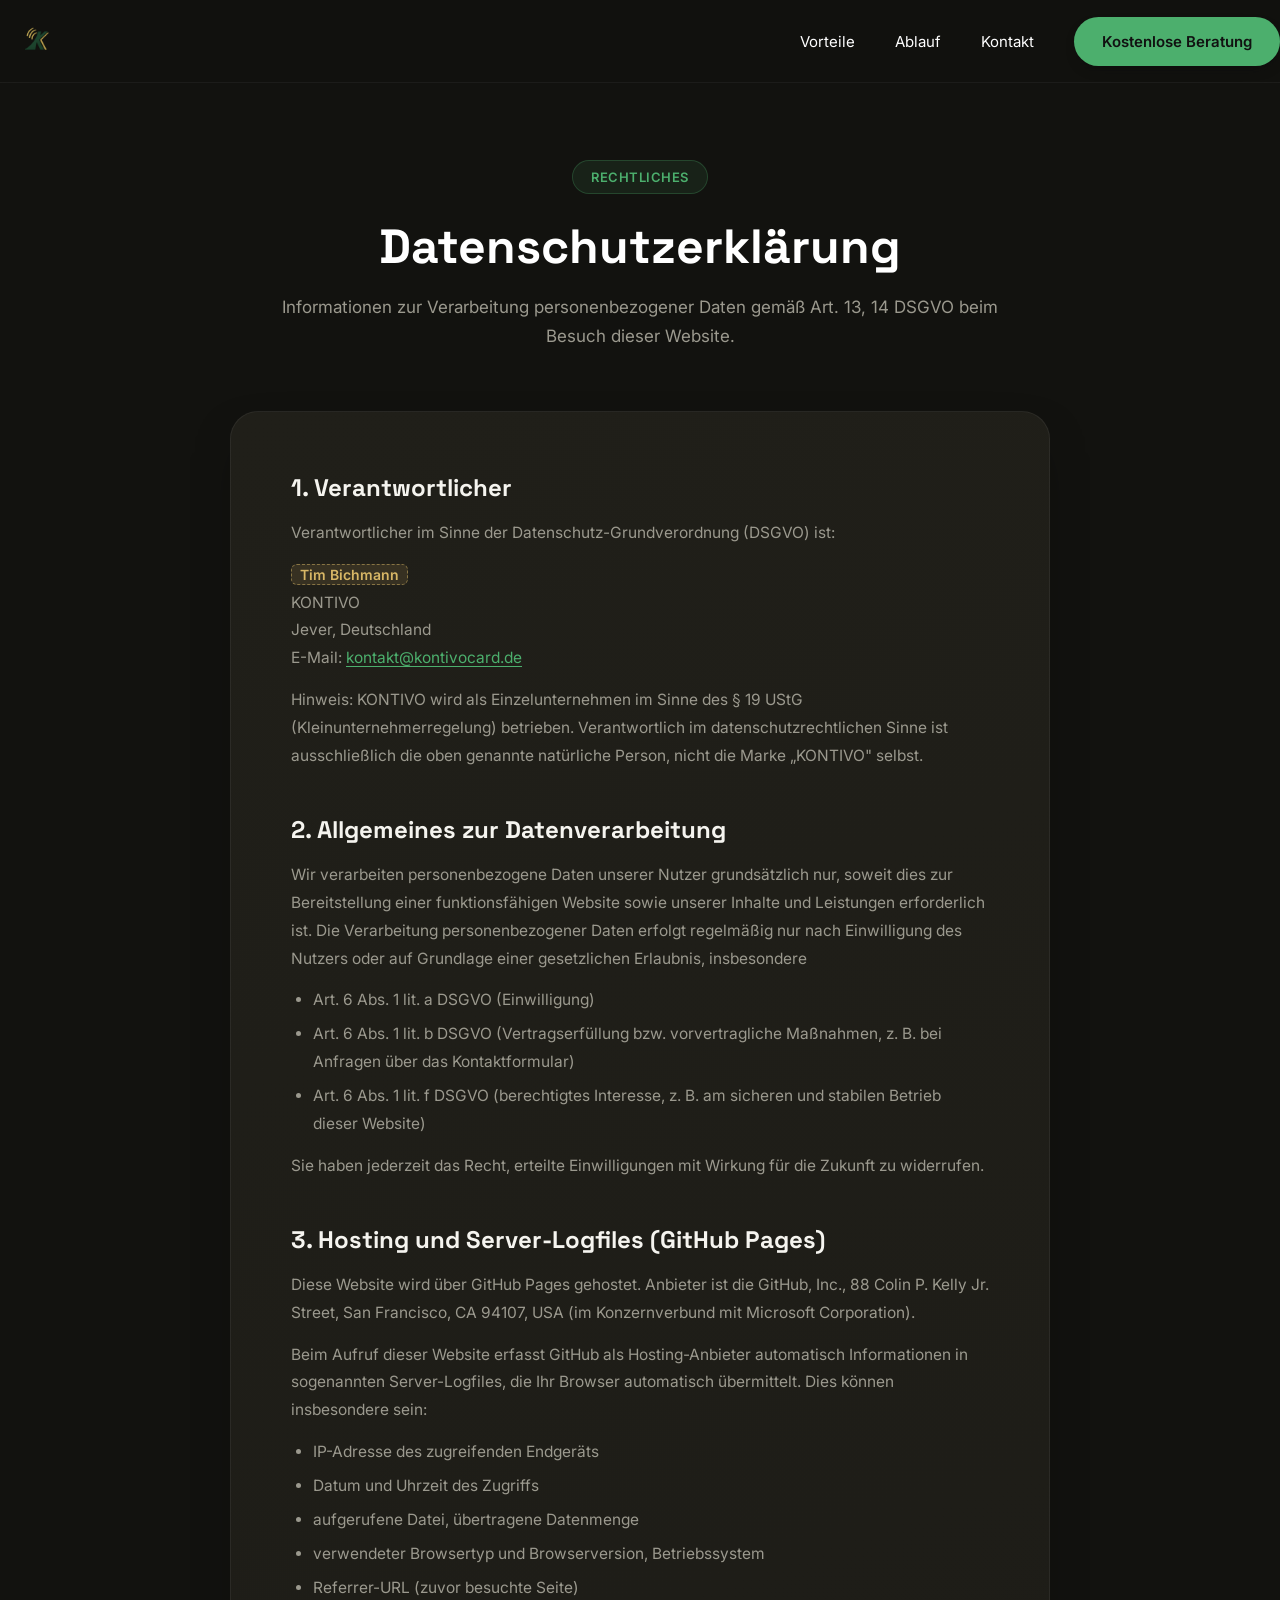
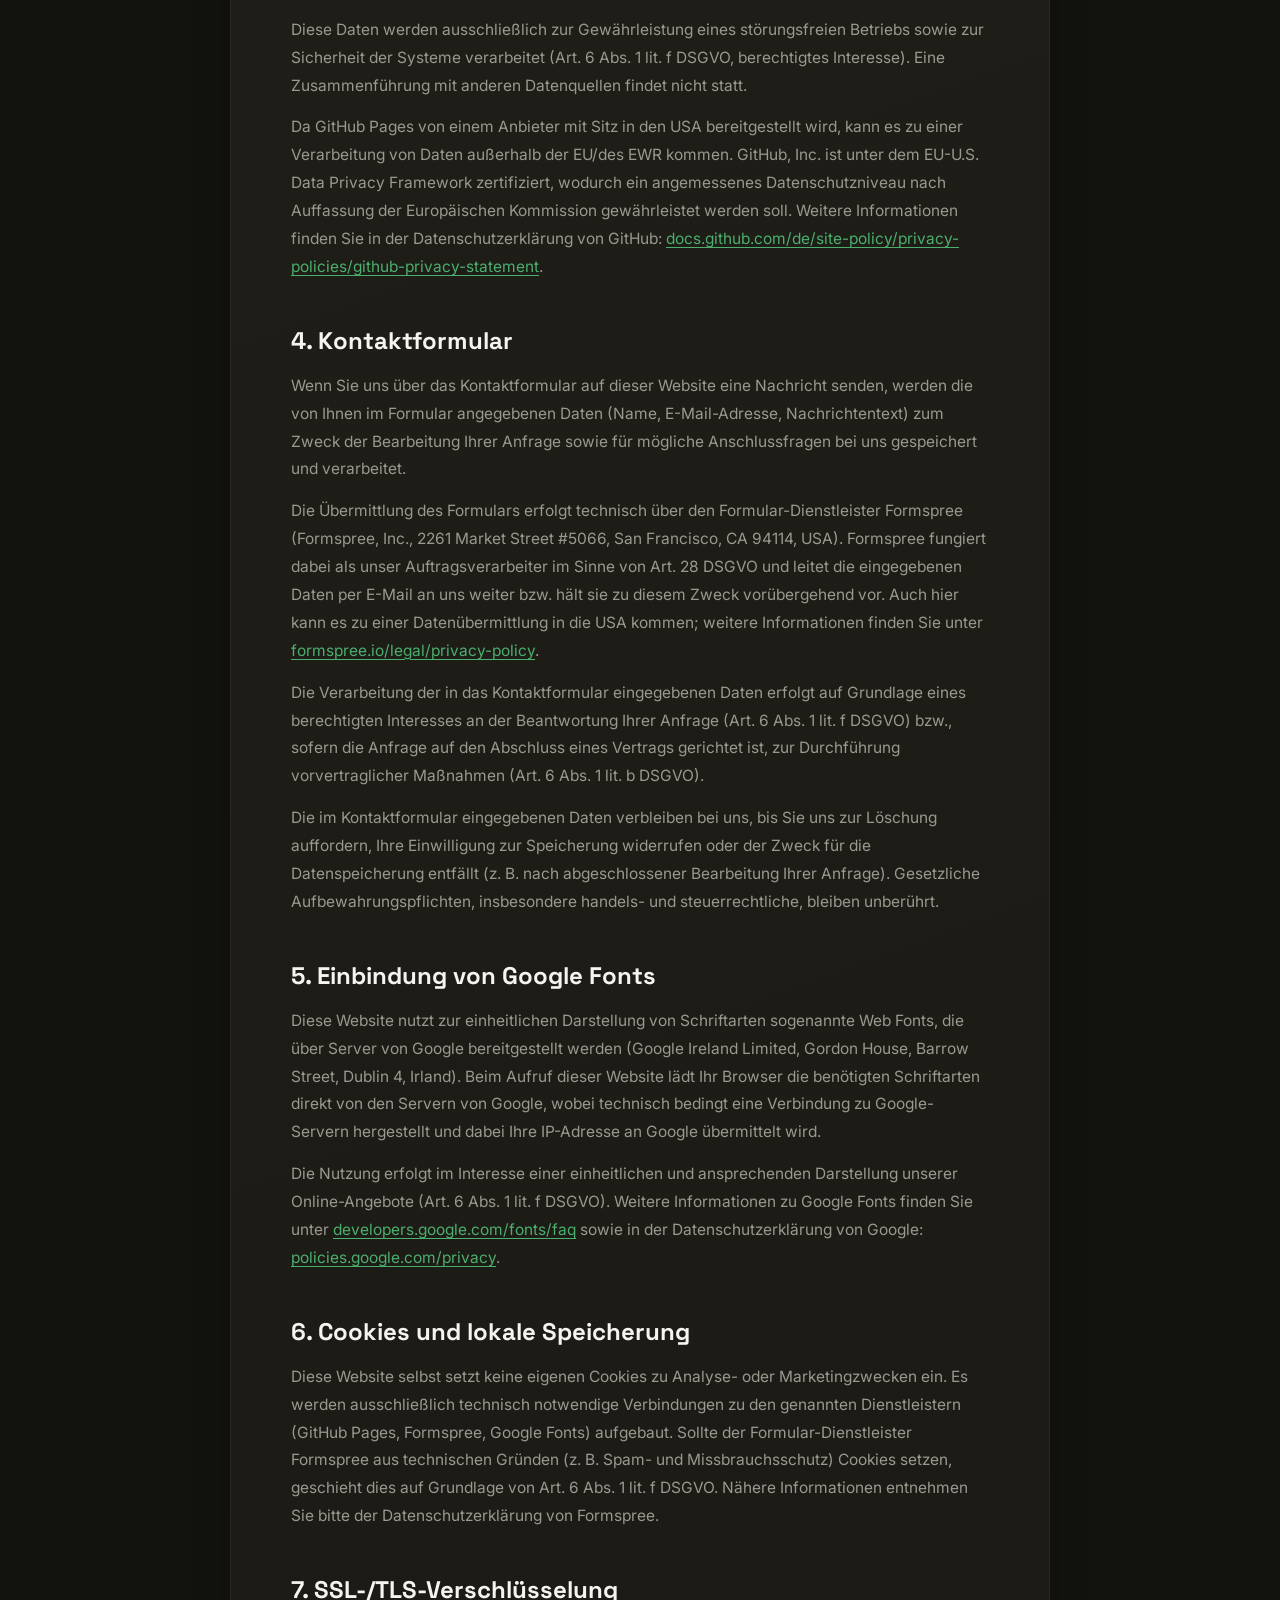
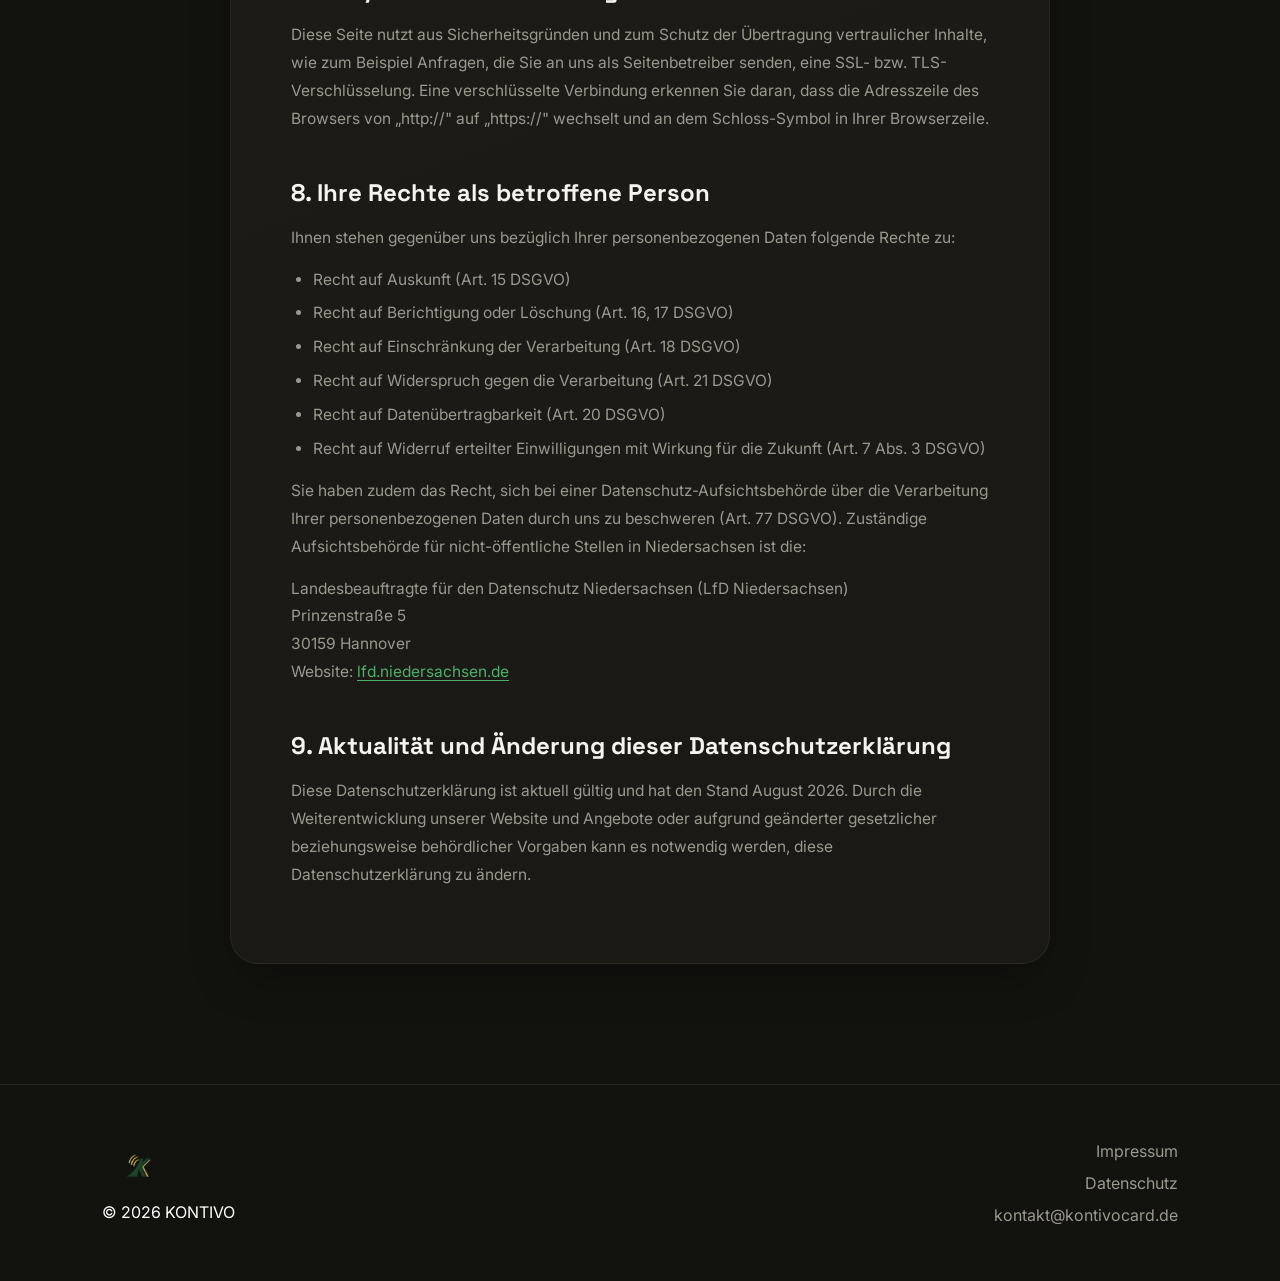
==== datenschutz.html @ cfd78ca3 "V0.8.5 Titel geändert" ====
<!DOCTYPE html>
<html lang="de">
<head>
<meta charset="UTF-8">
<meta name="viewport" content="width=device-width, initial-scale=1.0">

<title>Datenschutzerklärung | KONTIVO</title>
<meta name="robots" content="noindex">

<link rel="preconnect" href="https://fonts.googleapis.com">
<link rel="preconnect" href="https://fonts.gstatic.com" crossorigin>

<link href="https://fonts.googleapis.com/css2?family=Space+Grotesk:wght@400;500;600;700&family=Inter:wght@300;400;500;600&display=swap" rel="stylesheet">

<style>

*{
margin:0;
padding:0;
box-sizing:border-box;
}

html{
scroll-behavior:smooth;
}

body{

background:#12120F;
font-family:Inter,sans-serif;
color:white;
overflow-x:hidden;
width:100%;

}

:root{

--green:#4CAF6D;
--greenDark:#2F7D4B;
--gold:#D8B766;
--card:#1A1915;
--card2:#201F19;
--text:#F5F4EF;
--muted:#9B998E;
--radius-lg:28px;
--radius-md:22px;
--shadow-card:0 20px 50px -20px rgba(0,0,0,.55);

}

a{

text-decoration:none;
color:inherit;

}

.wrap{

max-width:1300px;
margin:auto;

}

img{
max-width:100%;
}

/* NAV */

nav{

position:fixed;
width:100%;
top:0;
left:0;

background:rgba(18,18,15,.82);

backdrop-filter:blur(15px);
-webkit-backdrop-filter:blur(15px);

z-index:1000;

border-bottom:1px solid rgba(255,255,255,.05);

}

.nav-container{

height:82px;

display:flex;

align-items:center;

justify-content:space-between;

}

.logo{

display:flex;

align-items:center;

gap:14px;

font-size:22px;

font-weight:700;

font-family:"Space Grotesk";

}

.logo img{

height:48px;

}

.menu{

display:flex;

gap:40px;

align-items:center;

font-size:15px;

}

.menu a{

transition:.3s;

}

.menu a:hover{

color:var(--green);

}

.cta{

background:var(--green);

padding:15px 28px;

border-radius:999px;

font-weight:600;

color:#111;

transition:.3s;

box-shadow:0 6px 16px -8px rgba(0,0,0,.4);

}

.cta:hover{

transform:translateY(-2px);

box-shadow:0 10px 22px -8px rgba(0,0,0,.45);

}

.nav-toggle{

display:none;

width:44px;

height:44px;

border-radius:12px;

background:rgba(255,255,255,.06);

border:1px solid rgba(255,255,255,.08);

align-items:center;

justify-content:center;

flex-direction:column;

gap:5px;

cursor:pointer;

flex-shrink:0;

}

.nav-toggle span{

width:20px;

height:2px;

background:var(--text);

border-radius:2px;

transition:.3s;

}

.nav-toggle.open span:nth-child(1){

transform:translateY(7px) rotate(45deg);

}

.nav-toggle.open span:nth-child(2){

opacity:0;

}

.nav-toggle.open span:nth-child(3){

transform:translateY(-7px) rotate(-45deg);

}

/* LEGAL CONTENT */

.legal{

padding:160px 8% 120px;

}

.legal-header{

max-width:760px;

margin:0 auto 60px;

text-align:center;

}

.legal-header .eyebrow{

display:inline-flex;

align-items:center;

gap:10px;

padding:8px 18px;

border-radius:999px;

background:rgba(76,175,109,.1);

border:1px solid rgba(76,175,109,.25);

color:var(--green);

font-size:13px;

font-weight:600;

letter-spacing:.04em;

text-transform:uppercase;

margin-bottom:22px;

}

.legal-header h1{

font-family:"Space Grotesk";

font-size:48px;

margin-bottom:16px;

}

.legal-header p{

color:var(--muted);

font-size:17px;

line-height:1.7;

}

.legal-body{

max-width:820px;

margin:0 auto;

background:linear-gradient(160deg,var(--card2),var(--card));

border:1px solid rgba(255,255,255,.06);

border-radius:var(--radius-lg);

box-shadow:var(--shadow-card);

padding:60px;

}

.legal-body h2{

font-family:"Space Grotesk";

font-size:24px;

margin:44px 0 16px;

color:var(--text);

}

.legal-body h2:first-child{

margin-top:0;

}

.legal-body h3{

font-family:"Space Grotesk";

font-size:18px;

margin:26px 0 10px;

color:var(--green);

}

.legal-body p{

color:var(--muted);

line-height:1.8;

font-size:15.5px;

margin-bottom:14px;

}

.legal-body ul{

color:var(--muted);

line-height:1.8;

font-size:15.5px;

margin:0 0 14px 22px;

}

.legal-body li{

margin-bottom:6px;

}

.legal-body strong{

color:var(--text);

}

.legal-body a.inline-link{

color:var(--green);

text-decoration:underline;

text-underline-offset:3px;

}

.fill-in{

background:rgba(216,183,102,.12);

border:1px dashed rgba(216,183,102,.5);

border-radius:6px;

padding:1px 8px;

color:var(--gold);

font-weight:600;

font-size:14px;

}

.legal-body hr{

border:none;

border-top:1px solid rgba(255,255,255,.08);

margin:40px 0;

}

@media(max-width:980px){

.menu{

position:fixed;

top:82px;

left:0;

right:0;

flex-direction:column;

align-items:stretch;

gap:0;

background:#15150F;

border-bottom:1px solid rgba(255,255,255,.08);

max-height:0;

overflow:hidden;

transition:max-height .35s ease;

}

.menu.open{

max-height:400px;

}

.menu a{

padding:18px 8%;

border-top:1px solid rgba(255,255,255,.05);

}

.menu .cta{

margin:16px 8% 20px;

text-align:center;

}

.nav-toggle{

display:flex;

}

.legal{

padding:140px 6% 90px;

}

.legal-header h1{

font-size:34px;

}

.legal-body{

padding:36px 26px;

}

}

@media(max-width:480px){

.legal-header h1{

font-size:28px;

}

.legal-body{

padding:28px 20px;

}

.legal-body h2{

font-size:20px;

}

}

/* FOOTER */

footer{

padding:50px 8%;

border-top:1px solid rgba(255,255,255,.08);

}

.footer-grid{

display:flex;

justify-content:space-between;

align-items:center;

flex-wrap:wrap;

gap:30px;

}

.footer-logo{

height:48px;

margin-bottom:10px;

display:block;

}

.footer-links{

display:flex;

flex-direction:column;

align-items:flex-end;

}

footer a{

display:block;

margin:6px 0;

color:var(--muted);

transition:.3s;

}

footer a:hover{

color:var(--green);

}

@media(max-width:900px){

.footer-grid{

flex-direction:column;

text-align:center;

}

.footer-links{

align-items:center;

}

}

</style>
</head>

<body>

<nav>

<div class="wrap nav-container">

<a class="logo" href="index.html">

<img src="logo.png" alt="KONTIVO Logo">

</a>

<div class="menu" id="menu">

<a href="index.html#vorteile">Vorteile</a>

<a href="index.html#ablauf">Ablauf</a>

<a href="index.html#kontakt">Kontakt</a>

<a class="cta" href="index.html#kontakt">Kostenlose Beratung</a>

</div>

<button class="nav-toggle" id="navToggle" aria-label="Menü öffnen" aria-expanded="false">

<span></span>

<span></span>

<span></span>

</button>

</div>

</nav>

<section class="legal">

<div class="wrap">

<div class="legal-header">

<span class="eyebrow">Rechtliches</span>

<h1>Datenschutzerklärung</h1>

<p>Informationen zur Verarbeitung personenbezogener Daten gemäß Art. 13, 14 DSGVO beim Besuch dieser Website.</p>

</div>

<div class="legal-body">

<h2>1. Verantwortlicher</h2>

<p>Verantwortlicher im Sinne der Datenschutz-Grundverordnung (DSGVO) ist:</p>

<p>
<strong><span class="fill-in">Tim Bichmann</span></strong><br>
KONTIVO<br>
Jever, Deutschland<br>
E-Mail: <a class="inline-link" href="mailto:kontakt@kontivocard.de">kontakt@kontivocard.de</a>
</p>

<p>Hinweis: KONTIVO wird als Einzelunternehmen im Sinne des § 19 UStG (Kleinunternehmerregelung) betrieben. Verantwortlich im datenschutzrechtlichen Sinne ist ausschließlich die oben genannte natürliche Person, nicht die Marke „KONTIVO" selbst.</p>

<h2>2. Allgemeines zur Datenverarbeitung</h2>

<p>Wir verarbeiten personenbezogene Daten unserer Nutzer grundsätzlich nur, soweit dies zur Bereitstellung einer funktionsfähigen Website sowie unserer Inhalte und Leistungen erforderlich ist. Die Verarbeitung personenbezogener Daten erfolgt regelmäßig nur nach Einwilligung des Nutzers oder auf Grundlage einer gesetzlichen Erlaubnis, insbesondere</p>

<ul>
<li>Art. 6 Abs. 1 lit. a DSGVO (Einwilligung)</li>
<li>Art. 6 Abs. 1 lit. b DSGVO (Vertragserfüllung bzw. vorvertragliche Maßnahmen, z. B. bei Anfragen über das Kontaktformular)</li>
<li>Art. 6 Abs. 1 lit. f DSGVO (berechtigtes Interesse, z. B. am sicheren und stabilen Betrieb dieser Website)</li>
</ul>

<p>Sie haben jederzeit das Recht, erteilte Einwilligungen mit Wirkung für die Zukunft zu widerrufen.</p>

<h2>3. Hosting und Server-Logfiles (GitHub Pages)</h2>

<p>Diese Website wird über GitHub Pages gehostet. Anbieter ist die GitHub, Inc., 88 Colin P. Kelly Jr. Street, San Francisco, CA 94107, USA (im Konzernverbund mit Microsoft Corporation).</p>

<p>Beim Aufruf dieser Website erfasst GitHub als Hosting-Anbieter automatisch Informationen in sogenannten Server-Logfiles, die Ihr Browser automatisch übermittelt. Dies können insbesondere sein:</p>

<ul>
<li>IP-Adresse des zugreifenden Endgeräts</li>
<li>Datum und Uhrzeit des Zugriffs</li>
<li>aufgerufene Datei, übertragene Datenmenge</li>
<li>verwendeter Browsertyp und Browserversion, Betriebssystem</li>
<li>Referrer-URL (zuvor besuchte Seite)</li>
</ul>

<p>Diese Daten werden ausschließlich zur Gewährleistung eines störungsfreien Betriebs sowie zur Sicherheit der Systeme verarbeitet (Art. 6 Abs. 1 lit. f DSGVO, berechtigtes Interesse). Eine Zusammenführung mit anderen Datenquellen findet nicht statt.</p>

<p>Da GitHub Pages von einem Anbieter mit Sitz in den USA bereitgestellt wird, kann es zu einer Verarbeitung von Daten außerhalb der EU/des EWR kommen. GitHub, Inc. ist unter dem EU-U.S. Data Privacy Framework zertifiziert, wodurch ein angemessenes Datenschutzniveau nach Auffassung der Europäischen Kommission gewährleistet werden soll. Weitere Informationen finden Sie in der Datenschutzerklärung von GitHub: <a class="inline-link" href="https://docs.github.com/site-policy/privacy-policies/github-privacy-statement" target="_blank" rel="noopener">docs.github.com/de/site-policy/privacy-policies/github-privacy-statement</a>.</p>

<h2>4. Kontaktformular</h2>

<p>Wenn Sie uns über das Kontaktformular auf dieser Website eine Nachricht senden, werden die von Ihnen im Formular angegebenen Daten (Name, E-Mail-Adresse, Nachrichtentext) zum Zweck der Bearbeitung Ihrer Anfrage sowie für mögliche Anschlussfragen bei uns gespeichert und verarbeitet.</p>

<p>Die Übermittlung des Formulars erfolgt technisch über den Formular-Dienstleister Formspree (Formspree, Inc., 2261 Market Street #5066, San Francisco, CA 94114, USA). Formspree fungiert dabei als unser Auftragsverarbeiter im Sinne von Art. 28 DSGVO und leitet die eingegebenen Daten per E-Mail an uns weiter bzw. hält sie zu diesem Zweck vorübergehend vor. Auch hier kann es zu einer Datenübermittlung in die USA kommen; weitere Informationen finden Sie unter <a class="inline-link" href="https://formspree.io/legal/privacy-policy" target="_blank" rel="noopener">formspree.io/legal/privacy-policy</a>.</p>

<p>Die Verarbeitung der in das Kontaktformular eingegebenen Daten erfolgt auf Grundlage eines berechtigten Interesses an der Beantwortung Ihrer Anfrage (Art. 6 Abs. 1 lit. f DSGVO) bzw., sofern die Anfrage auf den Abschluss eines Vertrags gerichtet ist, zur Durchführung vorvertraglicher Maßnahmen (Art. 6 Abs. 1 lit. b DSGVO).</p>

<p>Die im Kontaktformular eingegebenen Daten verbleiben bei uns, bis Sie uns zur Löschung auffordern, Ihre Einwilligung zur Speicherung widerrufen oder der Zweck für die Datenspeicherung entfällt (z. B. nach abgeschlossener Bearbeitung Ihrer Anfrage). Gesetzliche Aufbewahrungspflichten, insbesondere handels- und steuerrechtliche, bleiben unberührt.</p>

<h2>5. Einbindung von Google Fonts</h2>

<p>Diese Website nutzt zur einheitlichen Darstellung von Schriftarten sogenannte Web Fonts, die über Server von Google bereitgestellt werden (Google Ireland Limited, Gordon House, Barrow Street, Dublin 4, Irland). Beim Aufruf dieser Website lädt Ihr Browser die benötigten Schriftarten direkt von den Servern von Google, wobei technisch bedingt eine Verbindung zu Google-Servern hergestellt und dabei Ihre IP-Adresse an Google übermittelt wird.</p>

<p>Die Nutzung erfolgt im Interesse einer einheitlichen und ansprechenden Darstellung unserer Online-Angebote (Art. 6 Abs. 1 lit. f DSGVO). Weitere Informationen zu Google Fonts finden Sie unter <a class="inline-link" href="https://developers.google.com/fonts/faq" target="_blank" rel="noopener">developers.google.com/fonts/faq</a> sowie in der Datenschutzerklärung von Google: <a class="inline-link" href="https://policies.google.com/privacy" target="_blank" rel="noopener">policies.google.com/privacy</a>.</p>

<h2>6. Cookies und lokale Speicherung</h2>

<p>Diese Website selbst setzt keine eigenen Cookies zu Analyse- oder Marketingzwecken ein. Es werden ausschließlich technisch notwendige Verbindungen zu den genannten Dienstleistern (GitHub Pages, Formspree, Google Fonts) aufgebaut. Sollte der Formular-Dienstleister Formspree aus technischen Gründen (z. B. Spam- und Missbrauchsschutz) Cookies setzen, geschieht dies auf Grundlage von Art. 6 Abs. 1 lit. f DSGVO. Nähere Informationen entnehmen Sie bitte der Datenschutzerklärung von Formspree.</p>

<h2>7. SSL-/TLS-Verschlüsselung</h2>

<p>Diese Seite nutzt aus Sicherheitsgründen und zum Schutz der Übertragung vertraulicher Inhalte, wie zum Beispiel Anfragen, die Sie an uns als Seitenbetreiber senden, eine SSL- bzw. TLS-Verschlüsselung. Eine verschlüsselte Verbindung erkennen Sie daran, dass die Adresszeile des Browsers von „http://" auf „https://" wechselt und an dem Schloss-Symbol in Ihrer Browserzeile.</p>

<h2>8. Ihre Rechte als betroffene Person</h2>

<p>Ihnen stehen gegenüber uns bezüglich Ihrer personenbezogenen Daten folgende Rechte zu:</p>

<ul>
<li>Recht auf Auskunft (Art. 15 DSGVO)</li>
<li>Recht auf Berichtigung oder Löschung (Art. 16, 17 DSGVO)</li>
<li>Recht auf Einschränkung der Verarbeitung (Art. 18 DSGVO)</li>
<li>Recht auf Widerspruch gegen die Verarbeitung (Art. 21 DSGVO)</li>
<li>Recht auf Datenübertragbarkeit (Art. 20 DSGVO)</li>
<li>Recht auf Widerruf erteilter Einwilligungen mit Wirkung für die Zukunft (Art. 7 Abs. 3 DSGVO)</li>
</ul>

<p>Sie haben zudem das Recht, sich bei einer Datenschutz-Aufsichtsbehörde über die Verarbeitung Ihrer personenbezogenen Daten durch uns zu beschweren (Art. 77 DSGVO). Zuständige Aufsichtsbehörde für nicht-öffentliche Stellen in Niedersachsen ist die:</p>

<p>Landesbeauftragte für den Datenschutz Niedersachsen (LfD Niedersachsen)<br>
Prinzenstraße 5<br>
30159 Hannover<br>
Website: <a class="inline-link" href="https://lfd.niedersachsen.de" target="_blank" rel="noopener">lfd.niedersachsen.de</a></p>

<h2>9. Aktualität und Änderung dieser Datenschutzerklärung</h2>

<p>Diese Datenschutzerklärung ist aktuell gültig und hat den Stand August 2026. Durch die Weiterentwicklung unserer Website und Angebote oder aufgrund geänderter gesetzlicher beziehungsweise behördlicher Vorgaben kann es notwendig werden, diese Datenschutzerklärung zu ändern.</p>

</div>

</div>

</section>

<footer>

<div class="wrap footer-grid">

<div>

<img src="logo.png" class="footer-logo" alt="KONTIVO Logo">

<p>

© 2026 KONTIVO

</p>

</div>

<div class="footer-links">

<a href="#">

Impressum

</a>

<a href="datenschutz.html">

Datenschutz

</a>

<a href="mailto:kontakt@kontivocard.de">

kontakt@kontivocard.de

</a>

</div>

</div>

</footer>

<script>

const navToggle=document.getElementById("navToggle");
const menu=document.getElementById("menu");

navToggle.addEventListener("click",function(){

const isOpen=menu.classList.toggle("open");

navToggle.classList.toggle("open",isOpen);

navToggle.setAttribute("aria-expanded",isOpen?"true":"false");

});

menu.querySelectorAll("a").forEach(link=>{

link.addEventListener("click",()=>{

menu.classList.remove("open");

navToggle.classList.remove("open");

navToggle.setAttribute("aria-expanded","false");

});

});

</script>

</body>
</html>
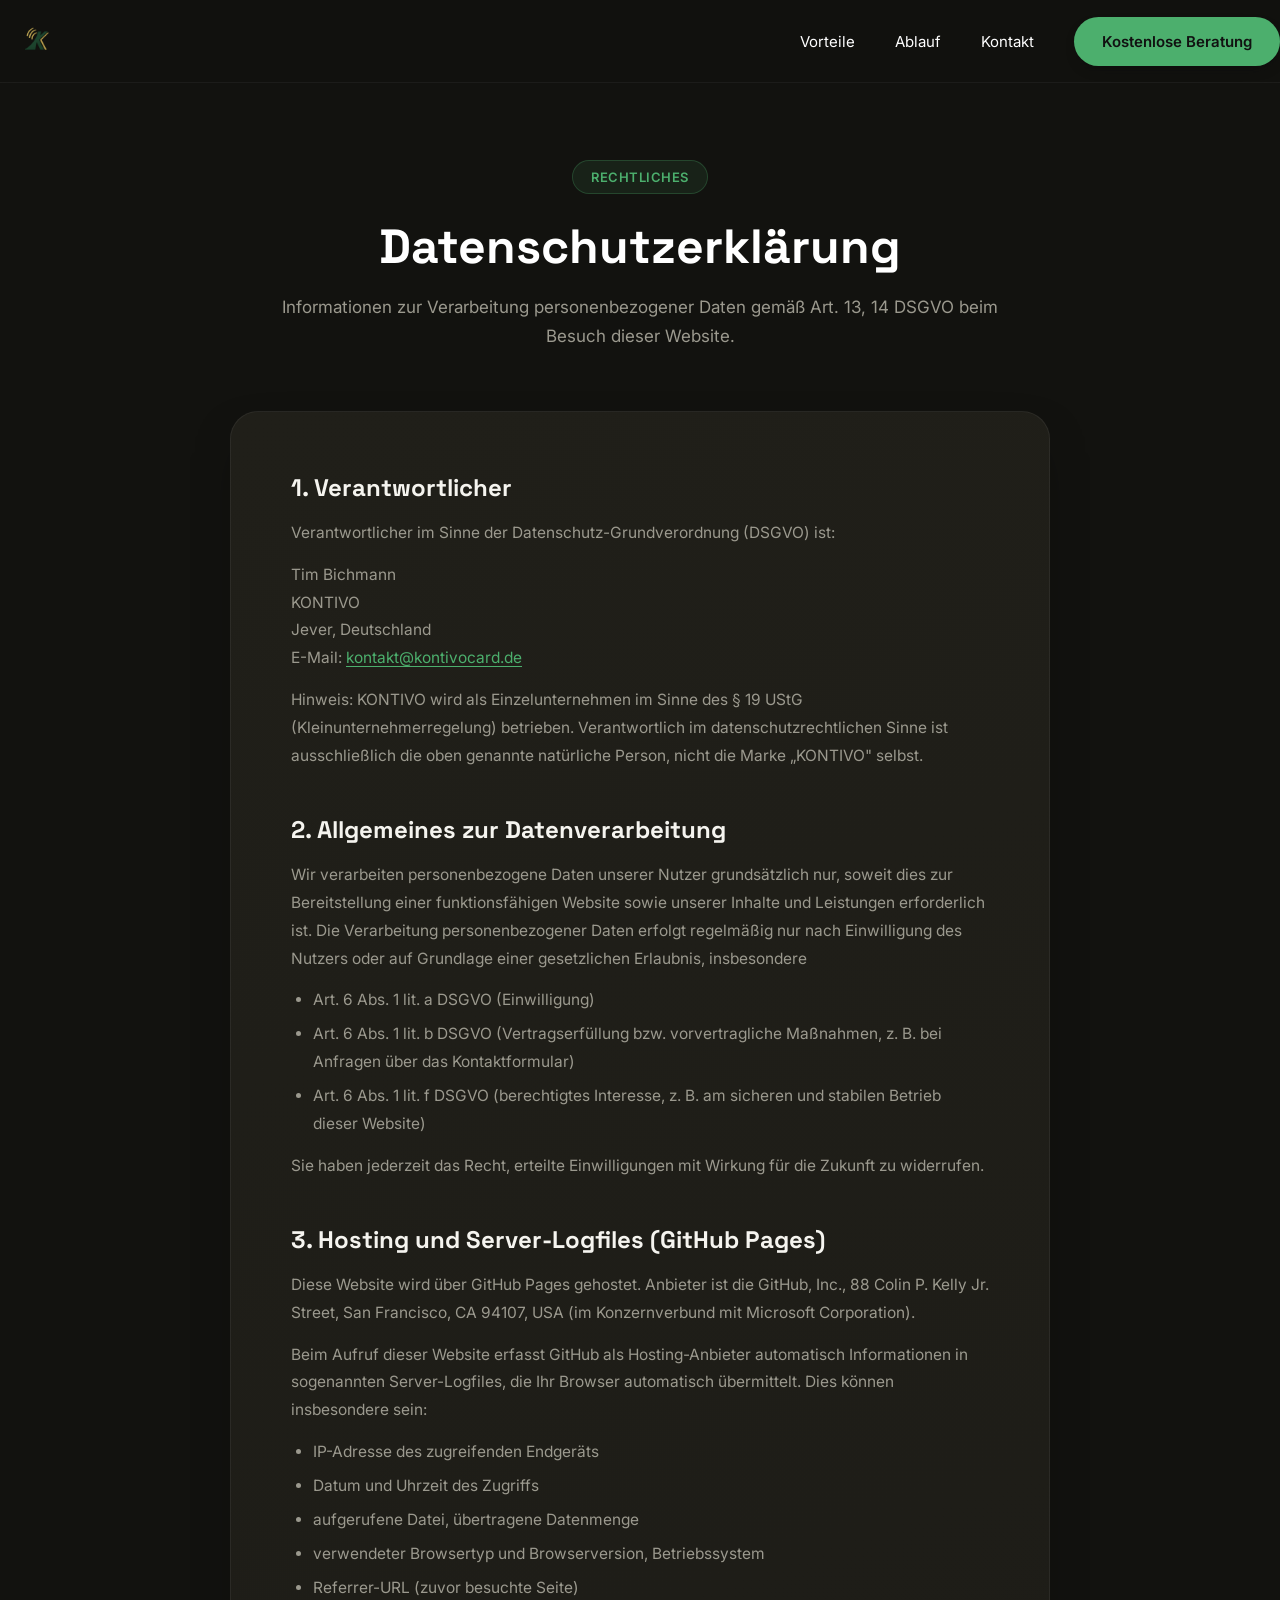
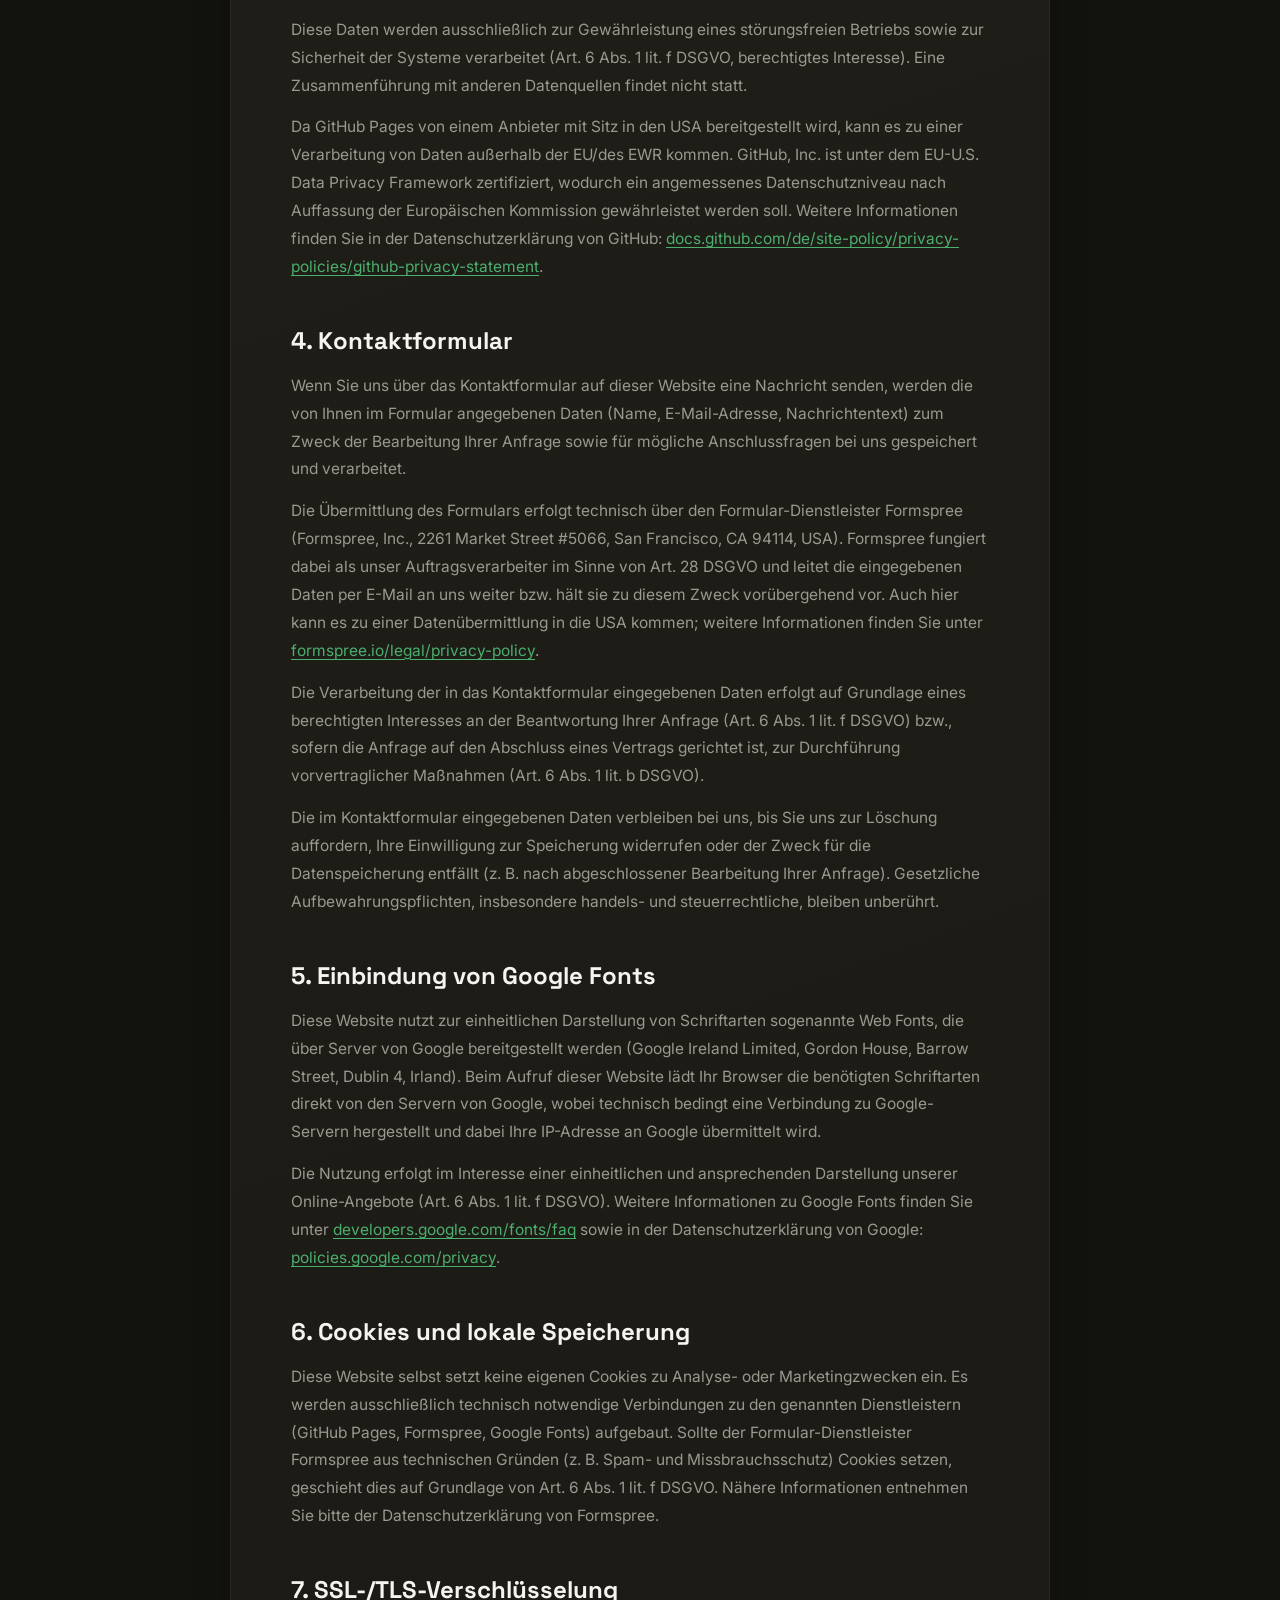
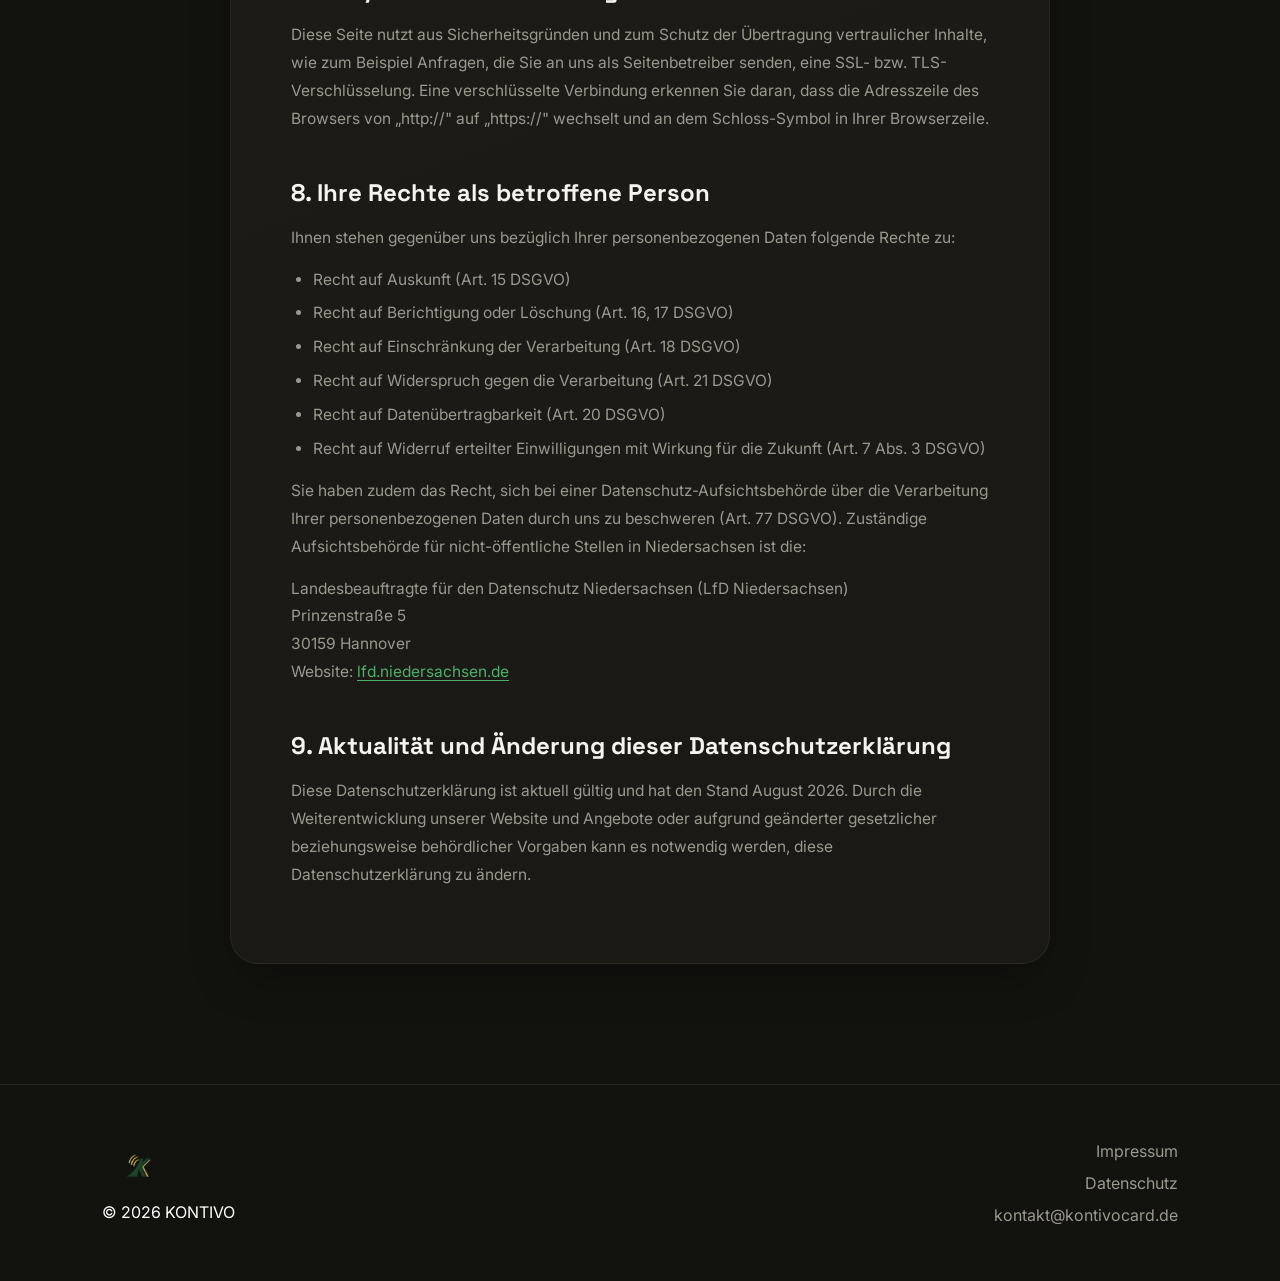
==== commit 61d4a675: "V0.2 Datenschutz, Namen Formatierung angepasst" ====
--- a/datenschutz.html
+++ b/datenschutz.html
@@ -663,7 +663,7 @@
 <p>Verantwortlicher im Sinne der Datenschutz-Grundverordnung (DSGVO) ist:</p>
 
 <p>
-<strong><span class="fill-in">Tim Bichmann</span></strong><br>
+Tim Bichmann<br>
 KONTIVO<br>
 Jever, Deutschland<br>
 E-Mail: <a class="inline-link" href="mailto:kontakt@kontivocard.de">kontakt@kontivocard.de</a>
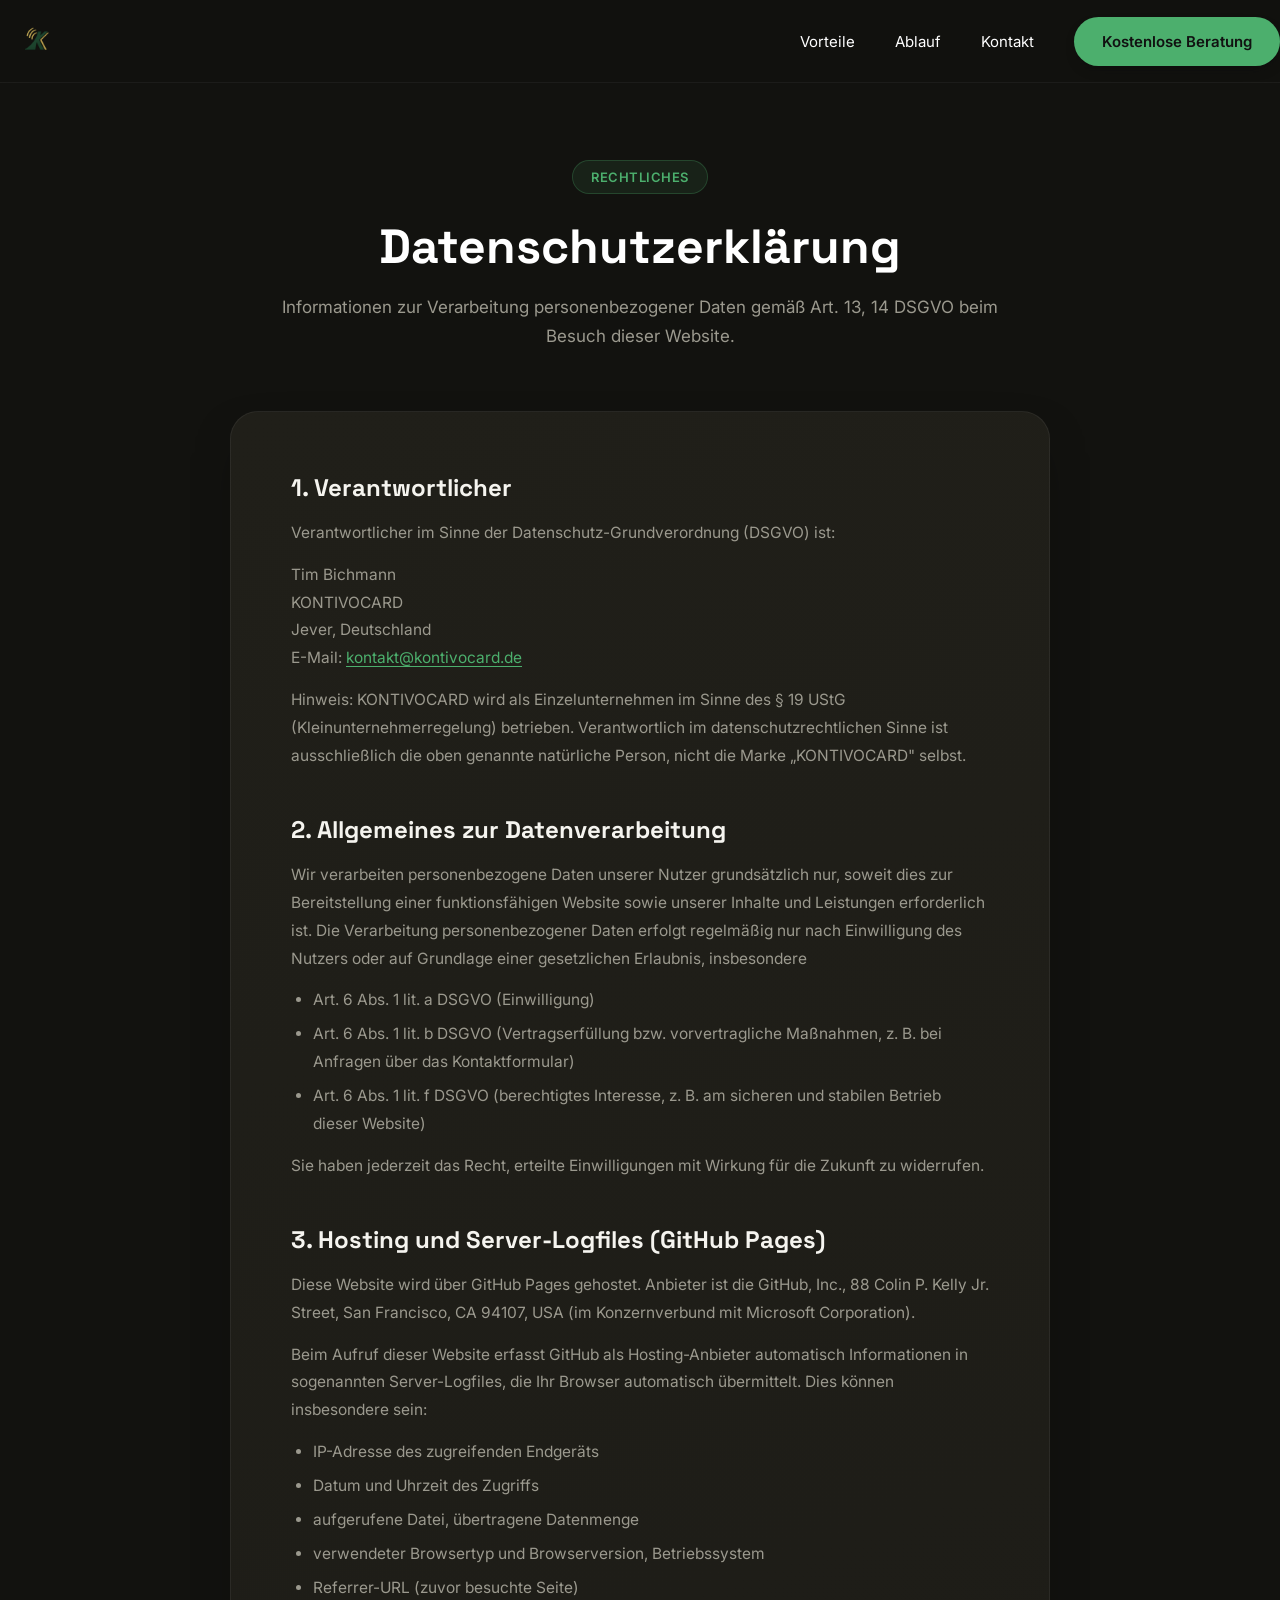
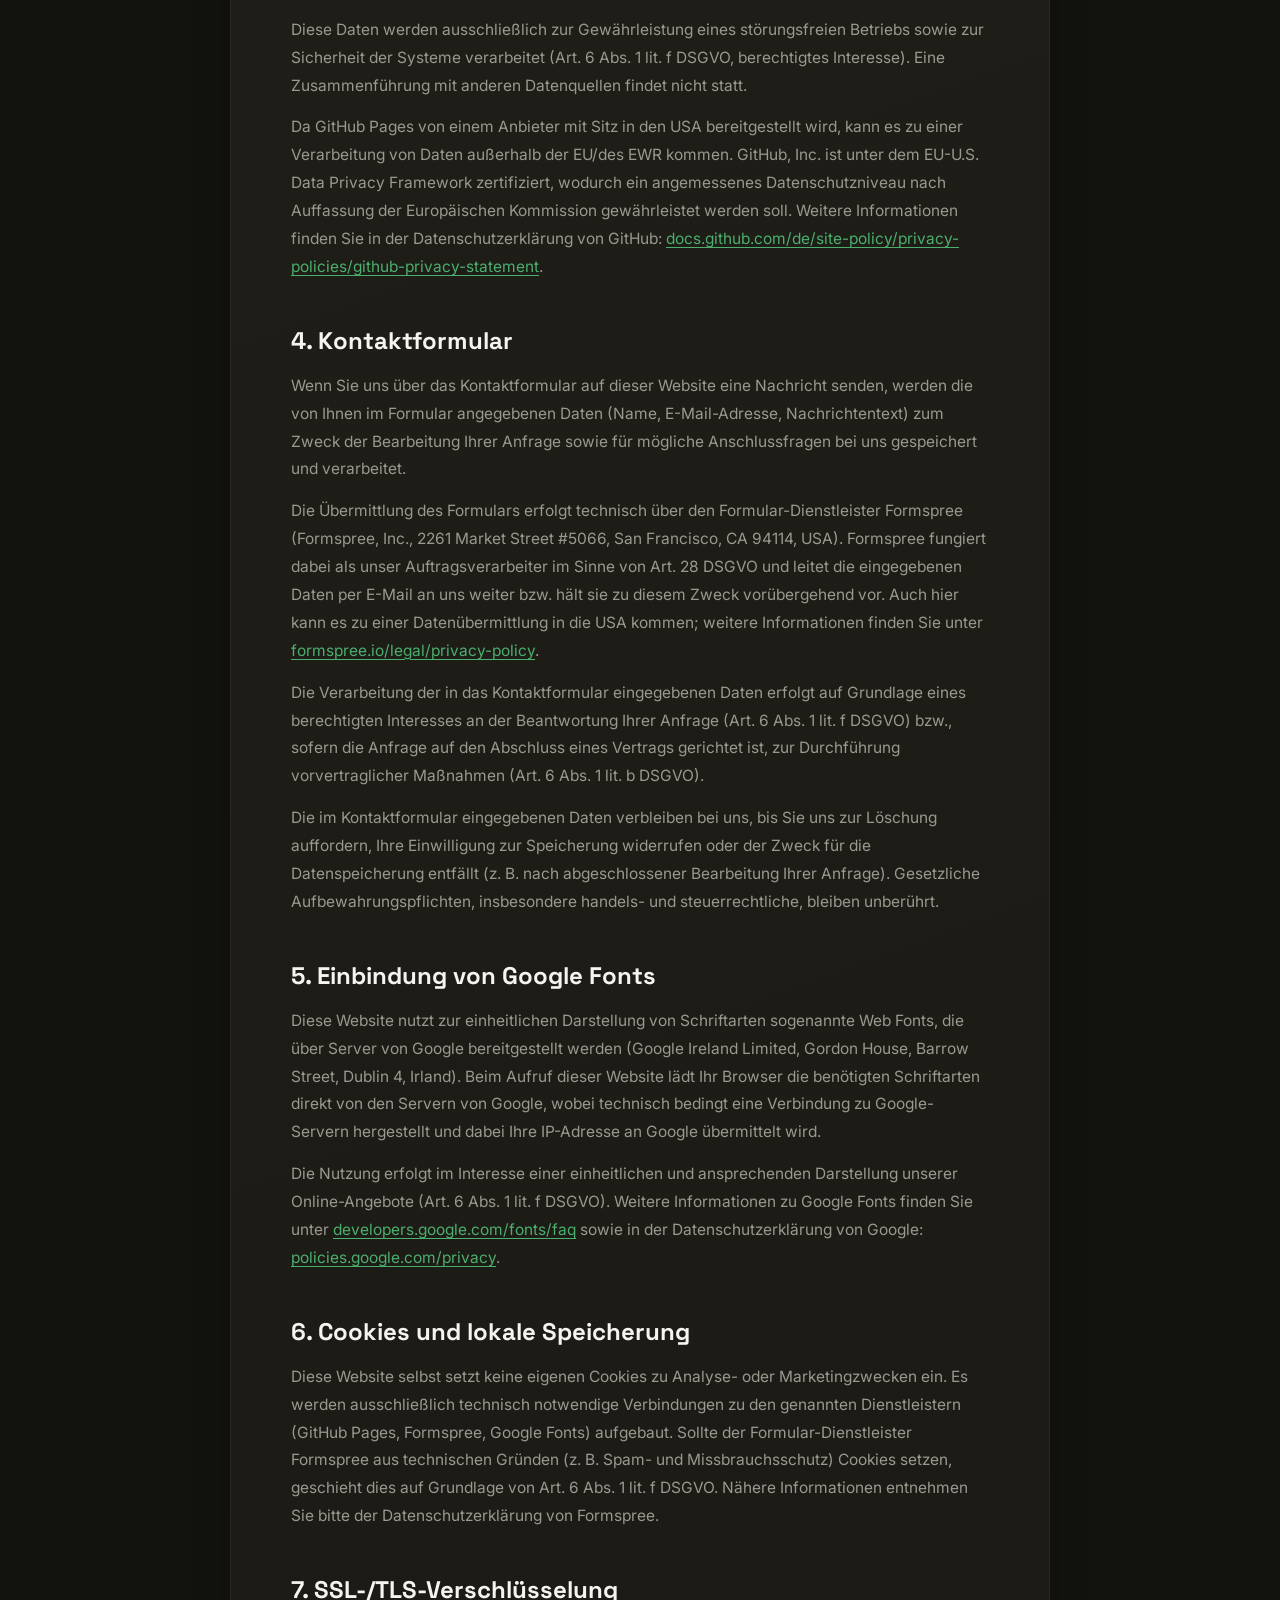
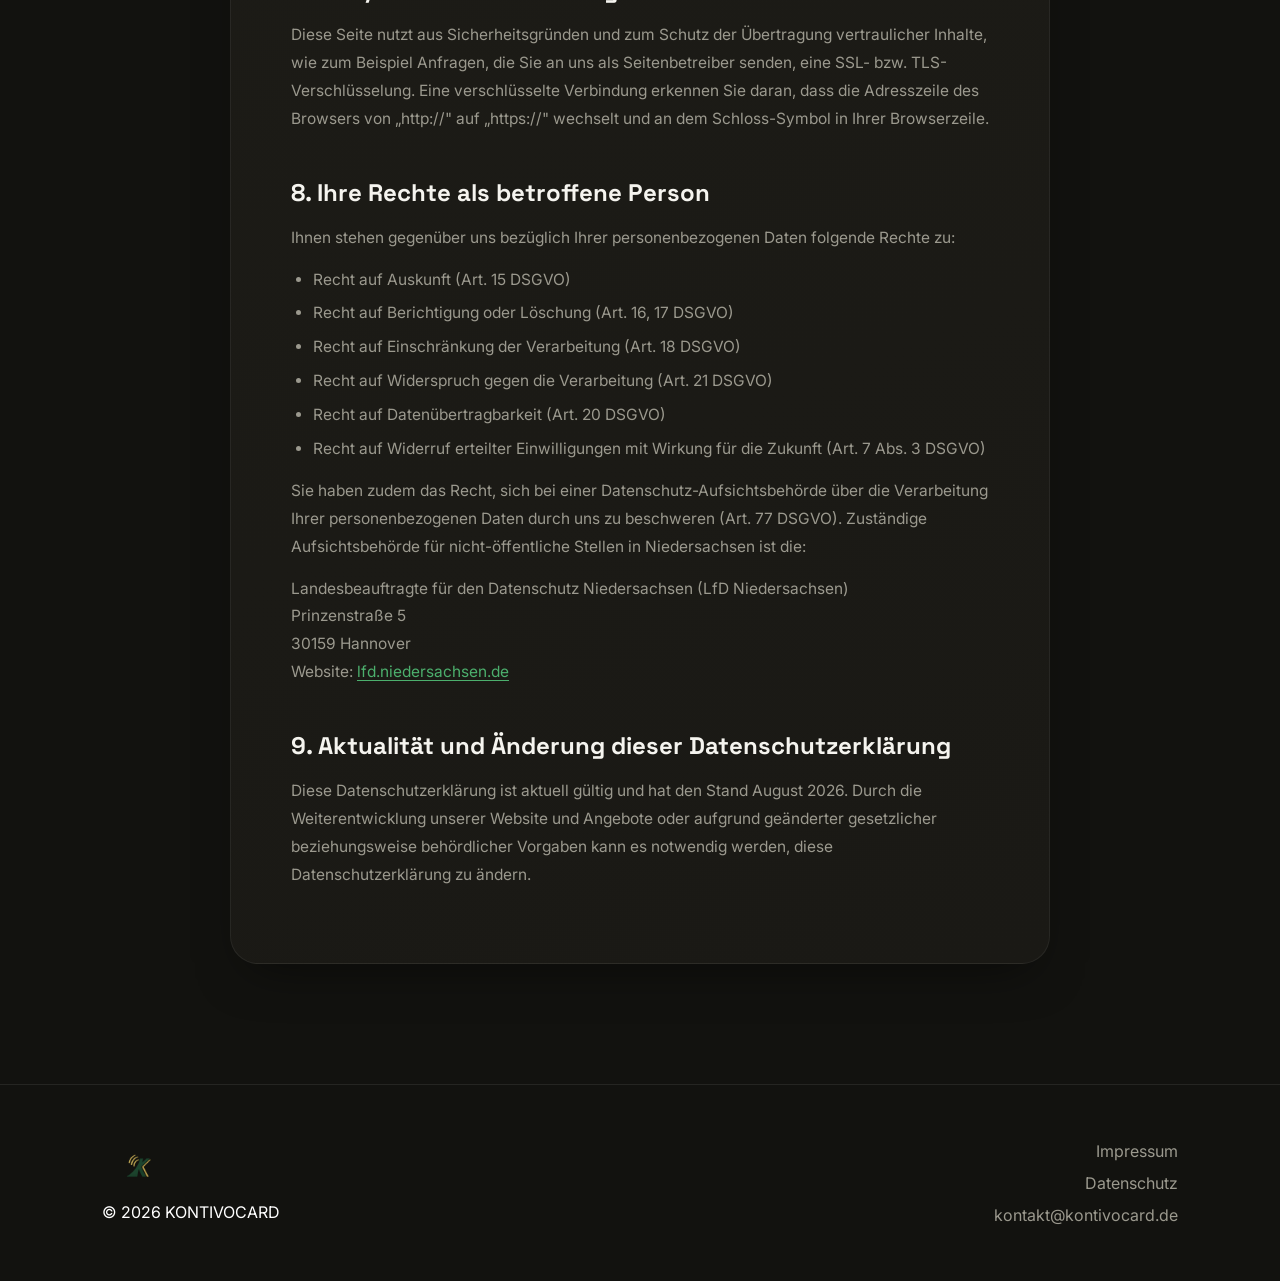
==== commit 20aadc84: "V0.3 Umbennenung zu Kontivocard" ====
--- a/datenschutz.html
+++ b/datenschutz.html
@@ -4,7 +4,7 @@
 <meta charset="UTF-8">
 <meta name="viewport" content="width=device-width, initial-scale=1.0">
 
-<title>Datenschutzerklärung | KONTIVO</title>
+<title>Datenschutzerklärung | KONTIVOCARD</title>
 <meta name="robots" content="noindex">
 
 <link rel="preconnect" href="https://fonts.googleapis.com">
@@ -610,21 +610,21 @@
 
 <div class="wrap nav-container">
 
-<a class="logo" href="index.html">
-
-<img src="logo.png" alt="KONTIVO Logo">
+<a class="logo" href="/">
+
+<img src="/logo.png" alt="KONTIVOCARD Logo">
 
 </a>
 
 <div class="menu" id="menu">
 
-<a href="index.html#vorteile">Vorteile</a>
-
-<a href="index.html#ablauf">Ablauf</a>
-
-<a href="index.html#kontakt">Kontakt</a>
-
-<a class="cta" href="index.html#kontakt">Kostenlose Beratung</a>
+<a href="/#vorteile">Vorteile</a>
+
+<a href="/#ablauf">Ablauf</a>
+
+<a href="/#kontakt">Kontakt</a>
+
+<a class="cta" href="/#kontakt">Kostenlose Beratung</a>
 
 </div>
 
@@ -664,12 +664,12 @@
 
 <p>
 Tim Bichmann<br>
-KONTIVO<br>
+KONTIVOCARD<br>
 Jever, Deutschland<br>
 E-Mail: <a class="inline-link" href="mailto:kontakt@kontivocard.de">kontakt@kontivocard.de</a>
 </p>
 
-<p>Hinweis: KONTIVO wird als Einzelunternehmen im Sinne des § 19 UStG (Kleinunternehmerregelung) betrieben. Verantwortlich im datenschutzrechtlichen Sinne ist ausschließlich die oben genannte natürliche Person, nicht die Marke „KONTIVO" selbst.</p>
+<p>Hinweis: KONTIVOCARD wird als Einzelunternehmen im Sinne des § 19 UStG (Kleinunternehmerregelung) betrieben. Verantwortlich im datenschutzrechtlichen Sinne ist ausschließlich die oben genannte natürliche Person, nicht die Marke „KONTIVOCARD" selbst.</p>
 
 <h2>2. Allgemeines zur Datenverarbeitung</h2>
 
@@ -761,11 +761,11 @@
 
 <div>
 
-<img src="logo.png" class="footer-logo" alt="KONTIVO Logo">
+<img src="/logo.png" class="footer-logo" alt="KONTIVOCARD Logo">
 
 <p>
 
-© 2026 KONTIVO
+© 2026 KONTIVOCARD
 
 </p>
 
@@ -779,7 +779,7 @@
 
 </a>
 
-<a href="datenschutz.html">
+<a href="/datenschutz/">
 
 Datenschutz
 
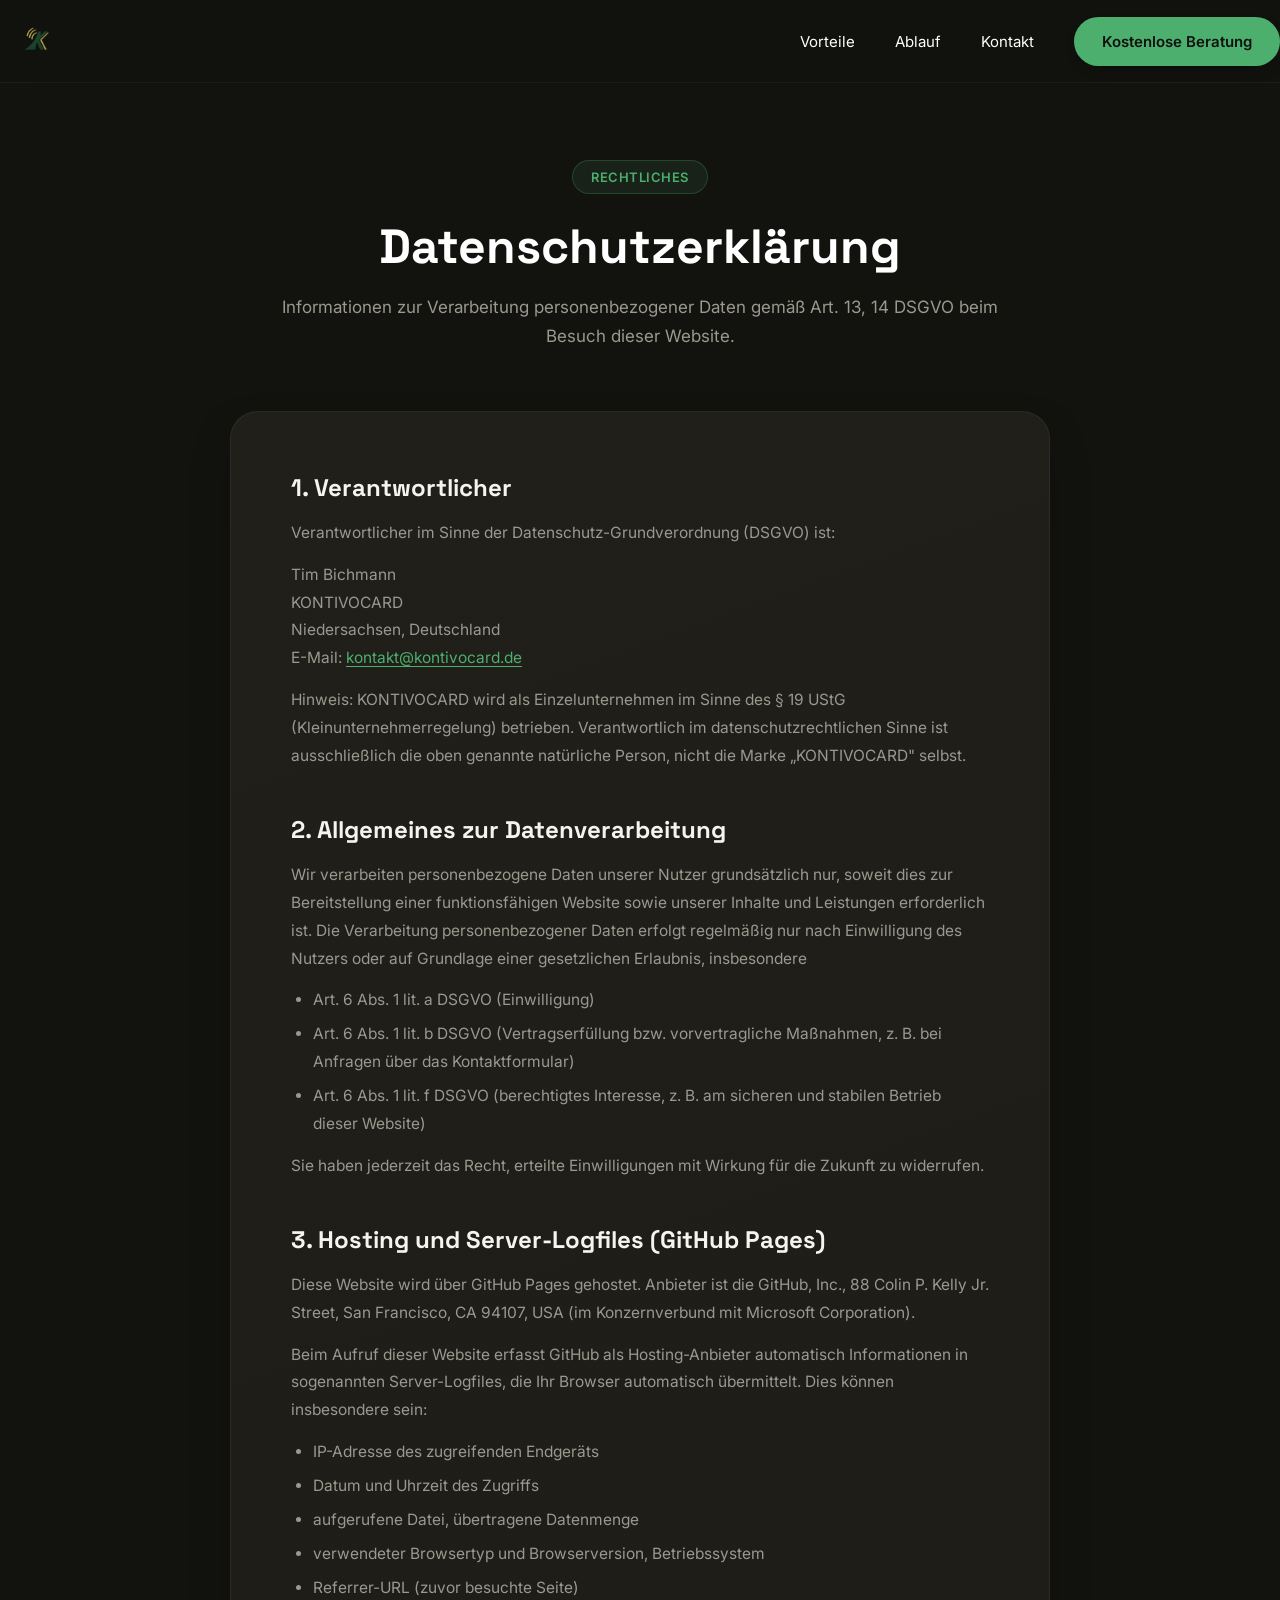
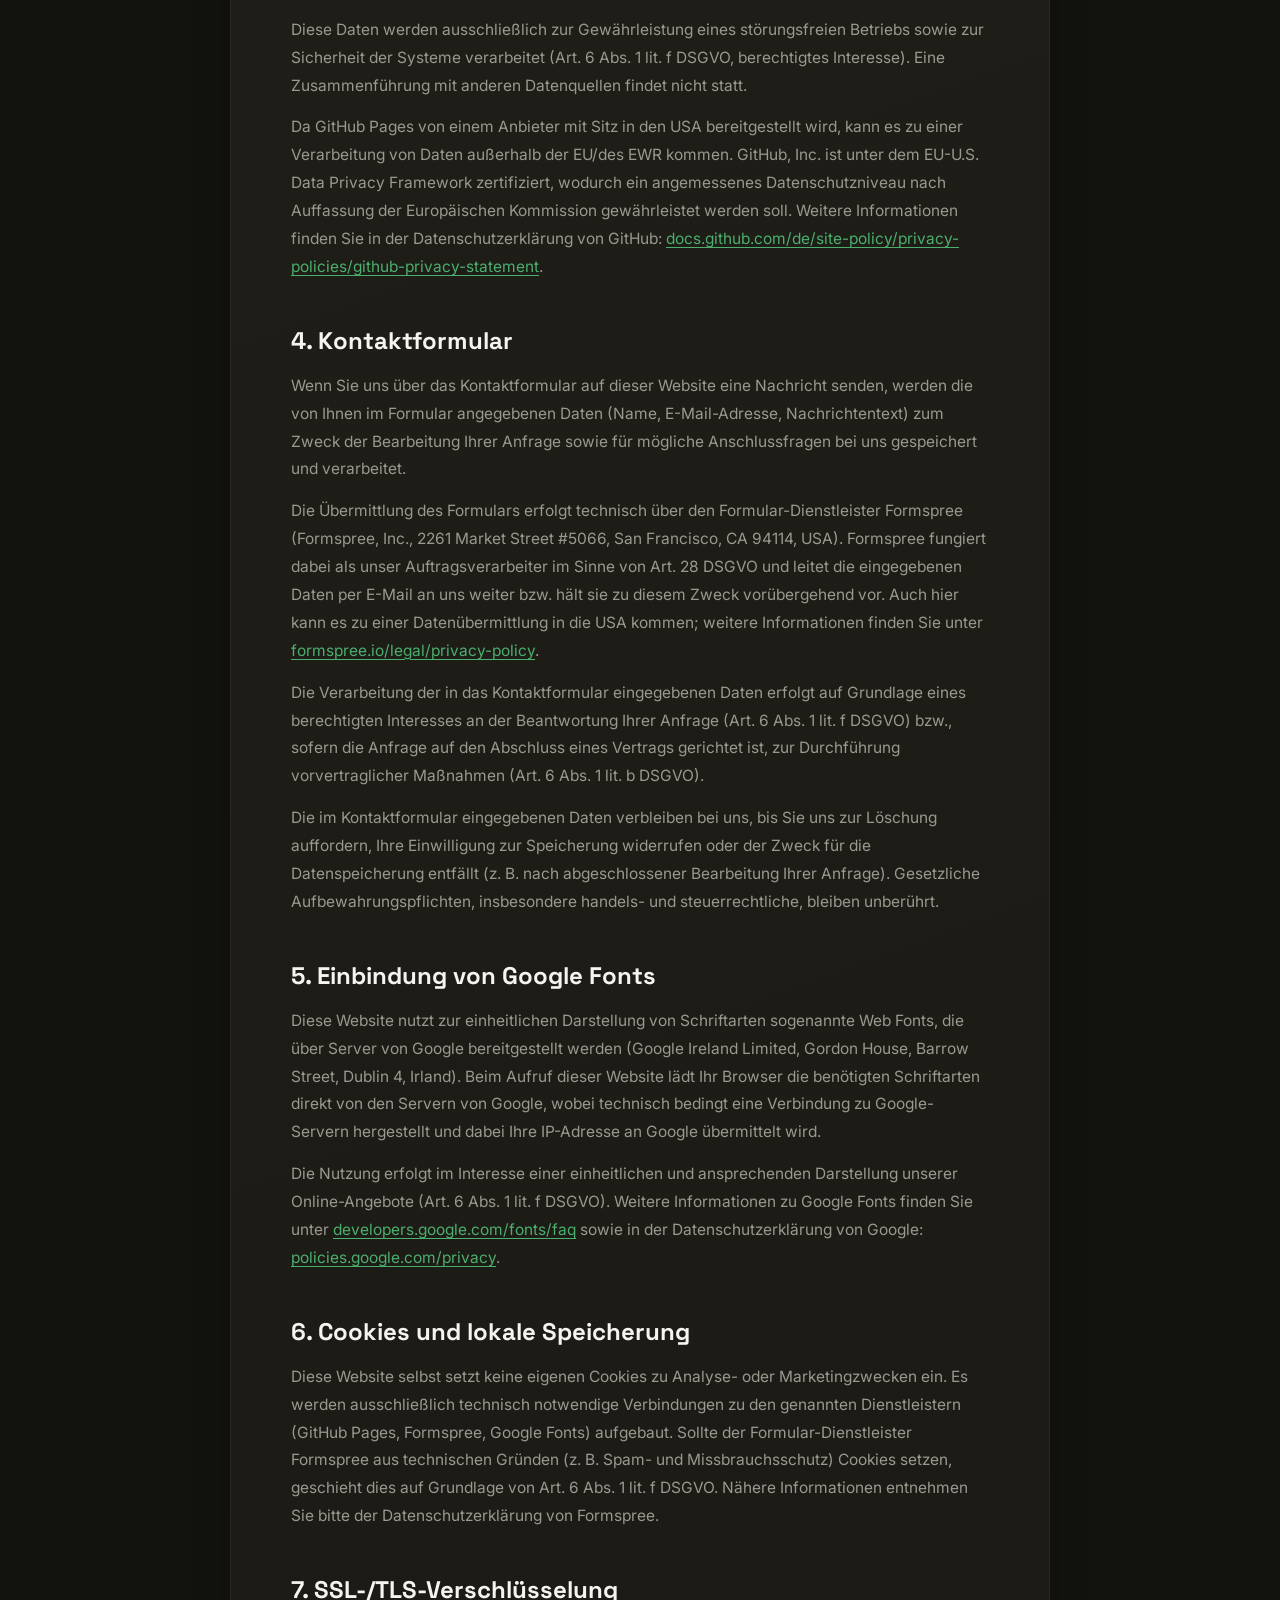
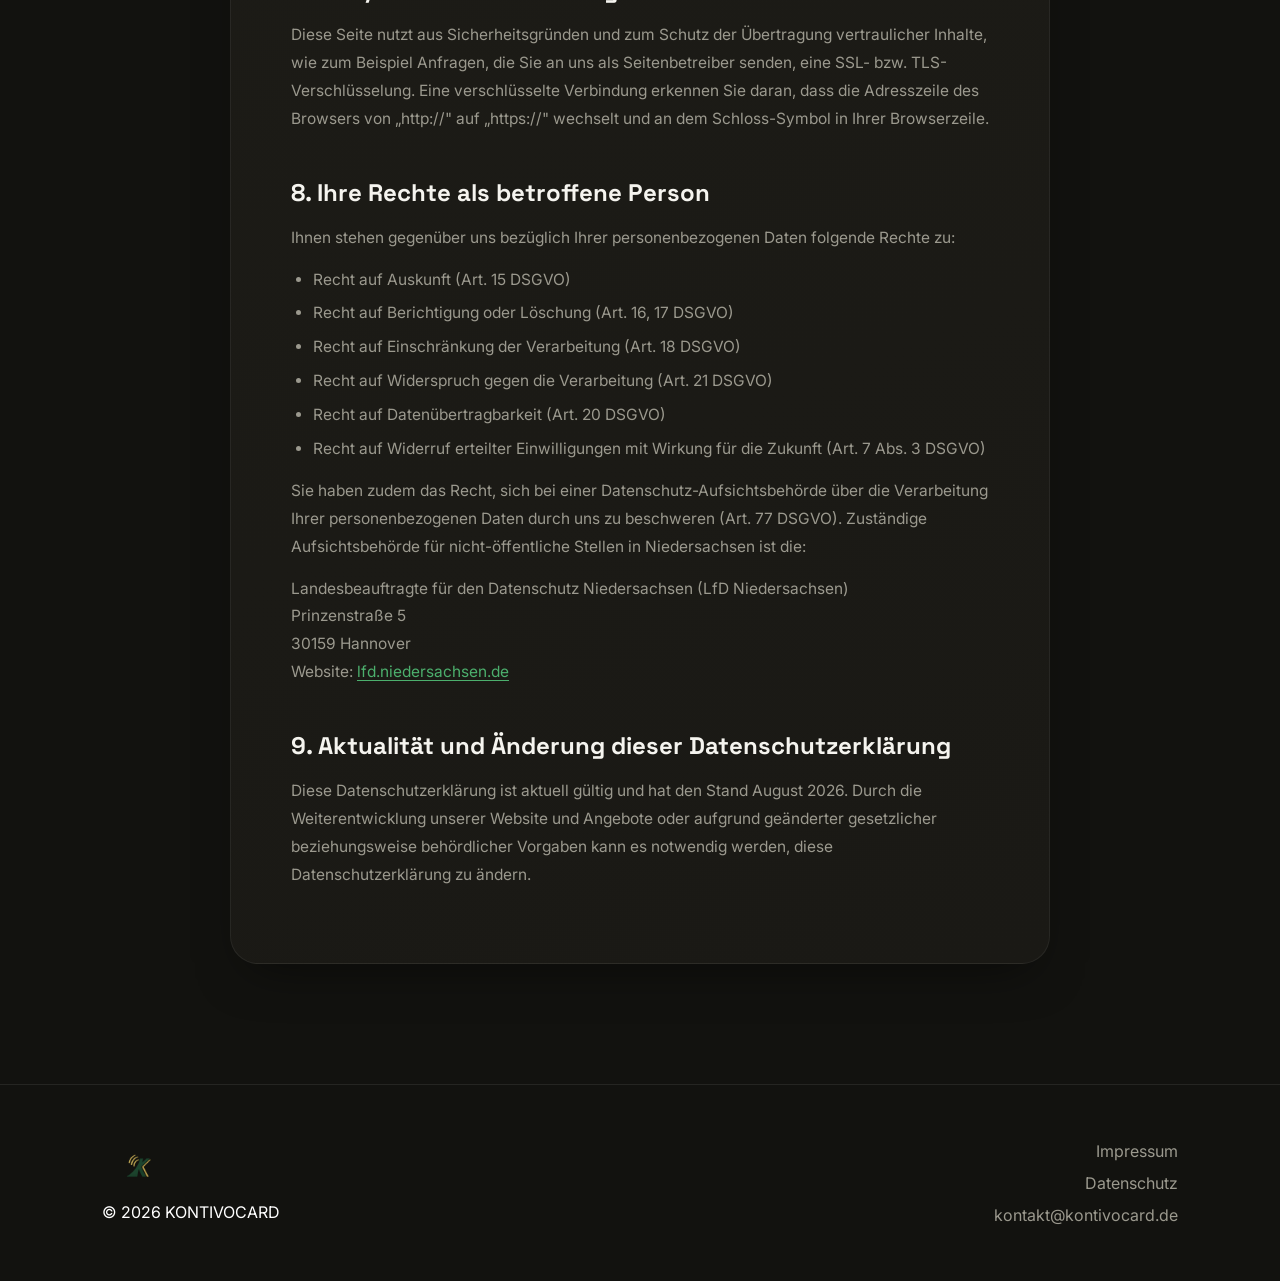
==== commit 4fe911c9: "Datenschutz V0.3 "Stadt" Entfernt und zu Bundesland geändert" ====
--- a/datenschutz.html
+++ b/datenschutz.html
@@ -665,7 +665,7 @@
 <p>
 Tim Bichmann<br>
 KONTIVOCARD<br>
-Jever, Deutschland<br>
+Niedersachsen, Deutschland<br>
 E-Mail: <a class="inline-link" href="mailto:kontakt@kontivocard.de">kontakt@kontivocard.de</a>
 </p>
 
@@ -779,7 +779,7 @@
 
 </a>
 
-<a href="/datenschutz/">
+<a href="datenschutz.html">
 
 Datenschutz
 
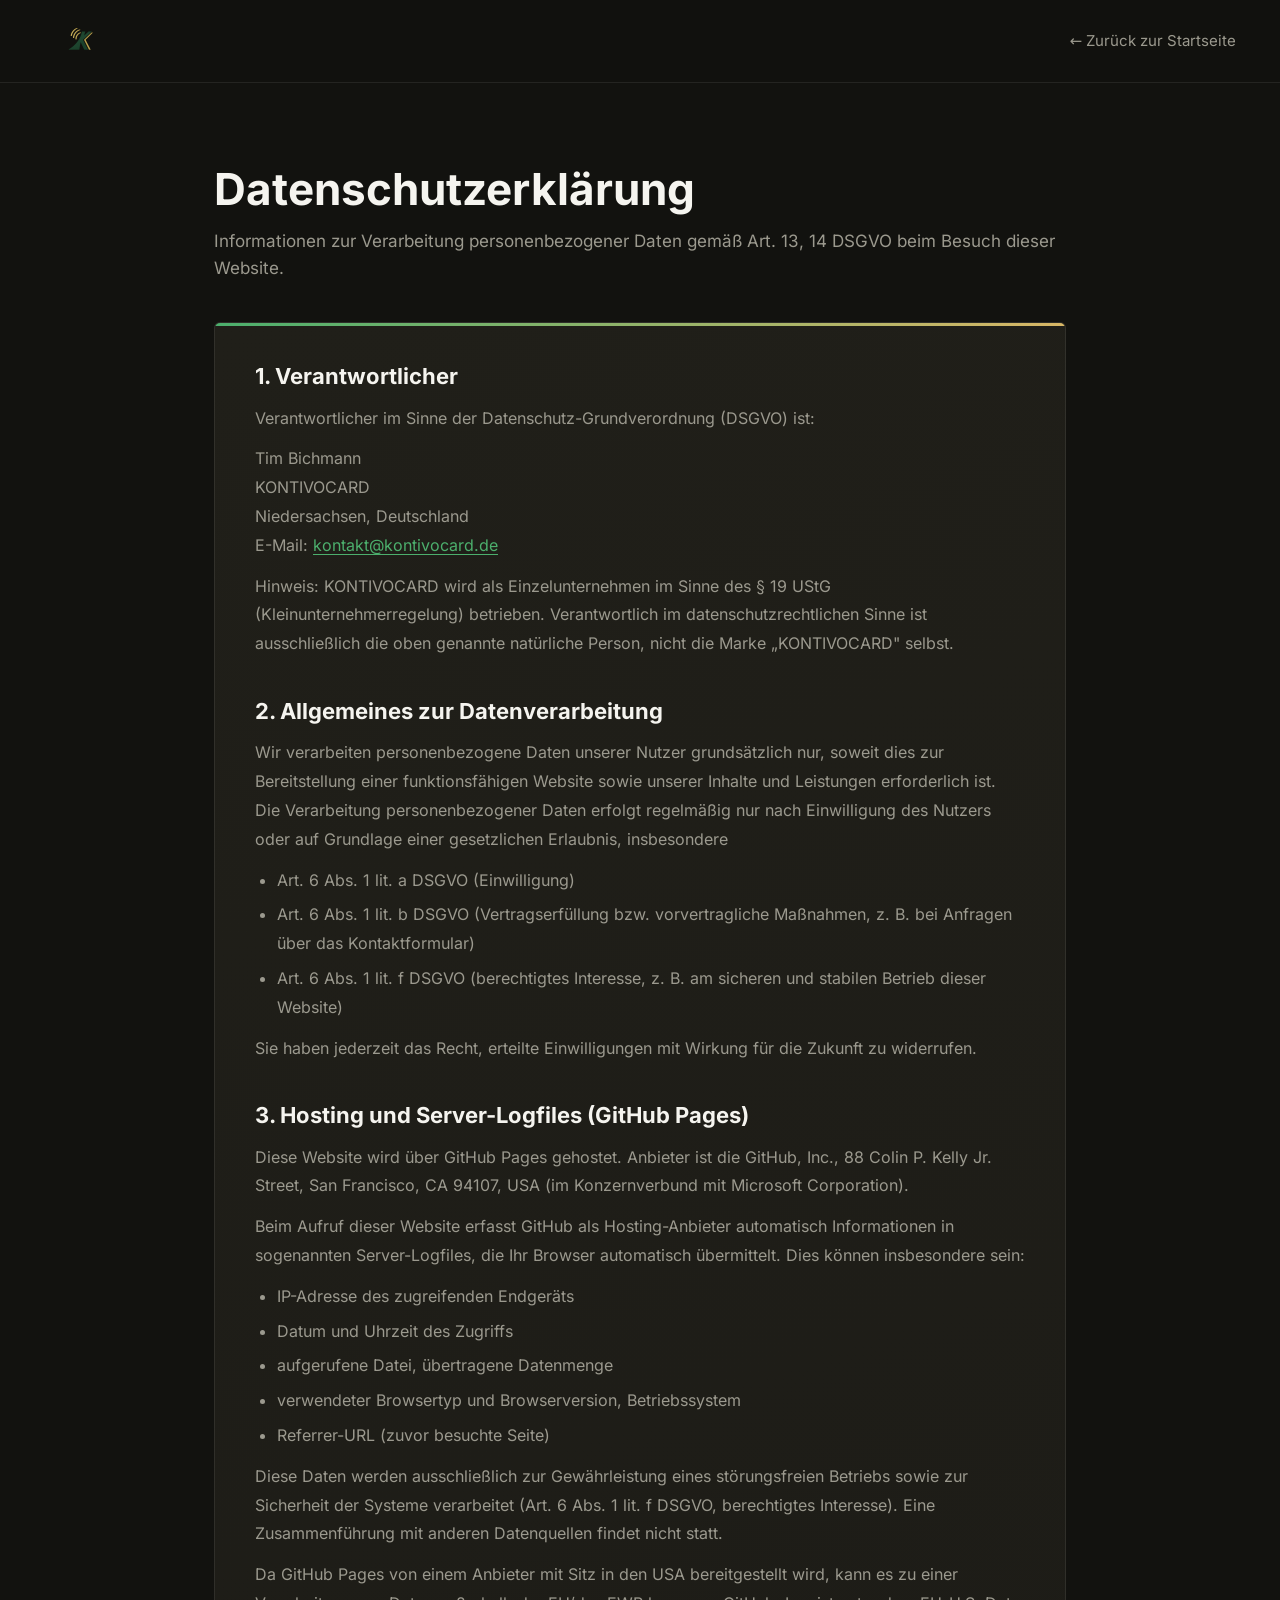
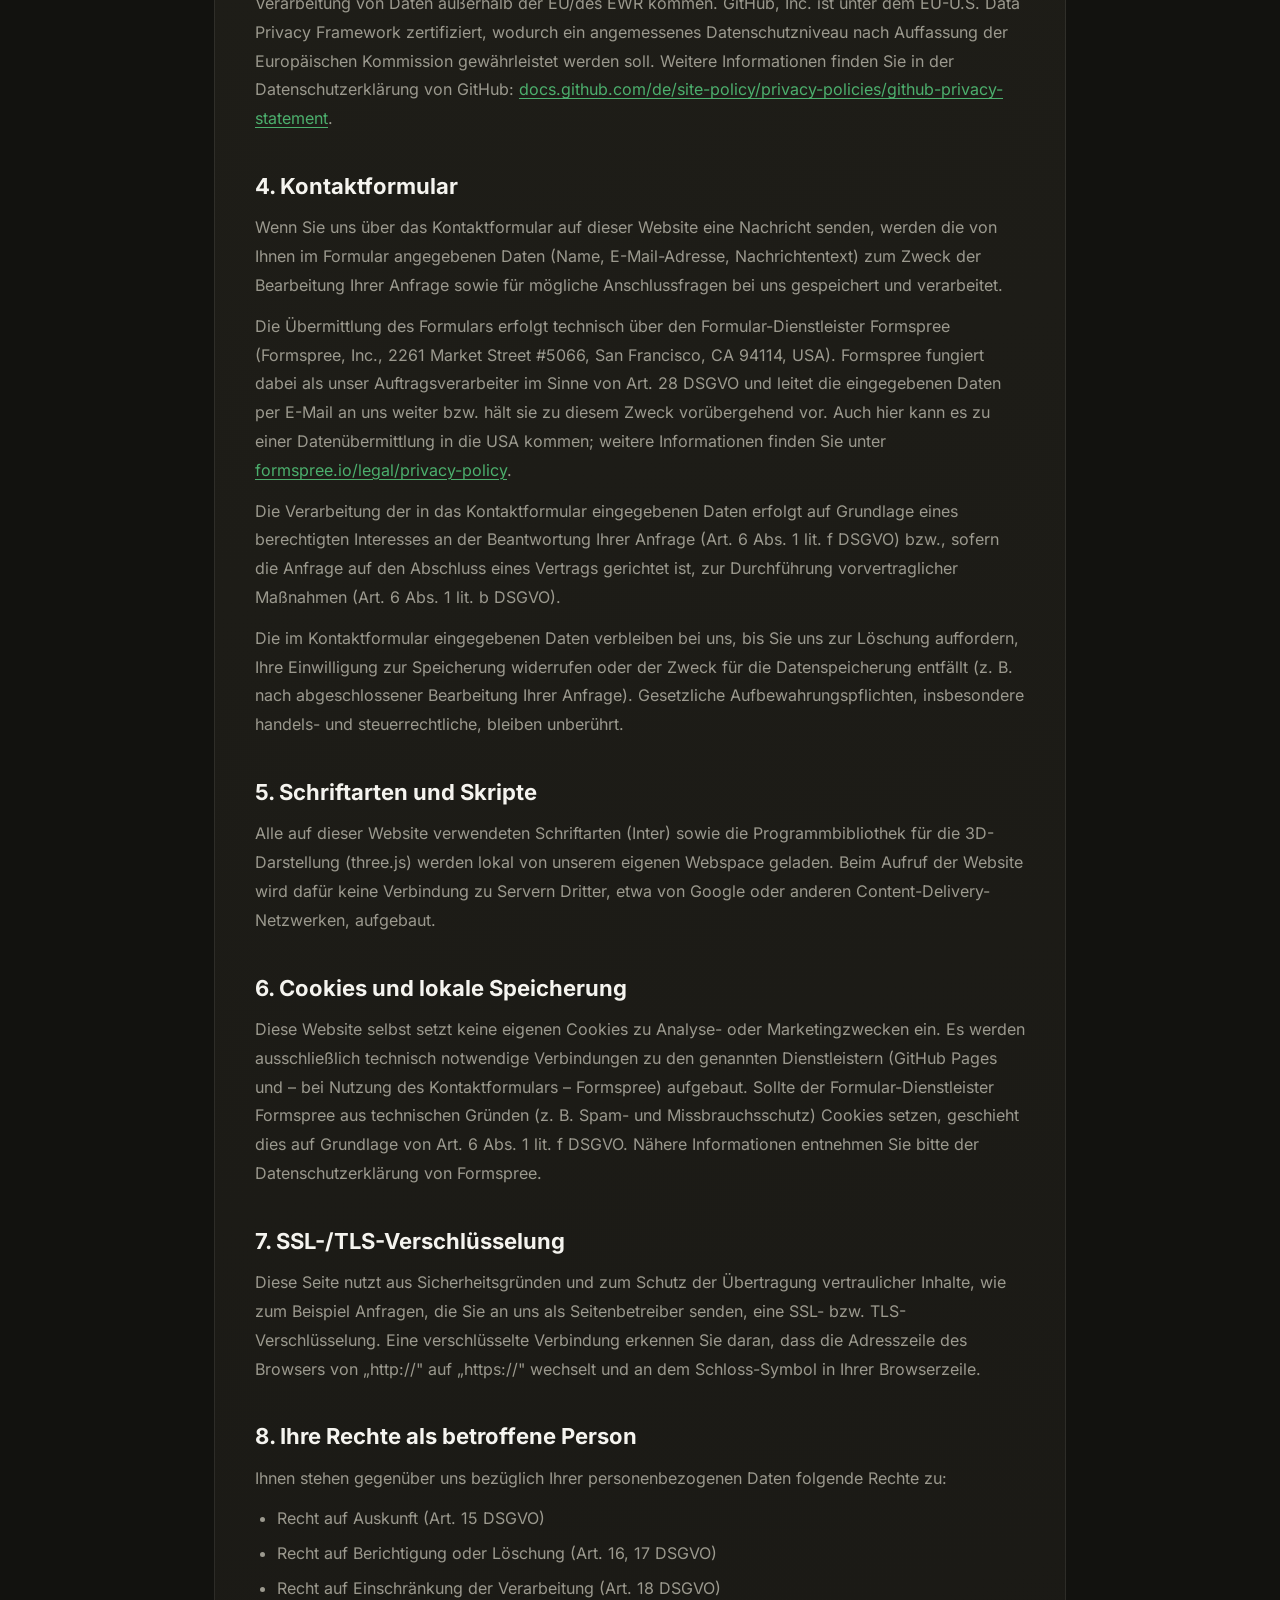
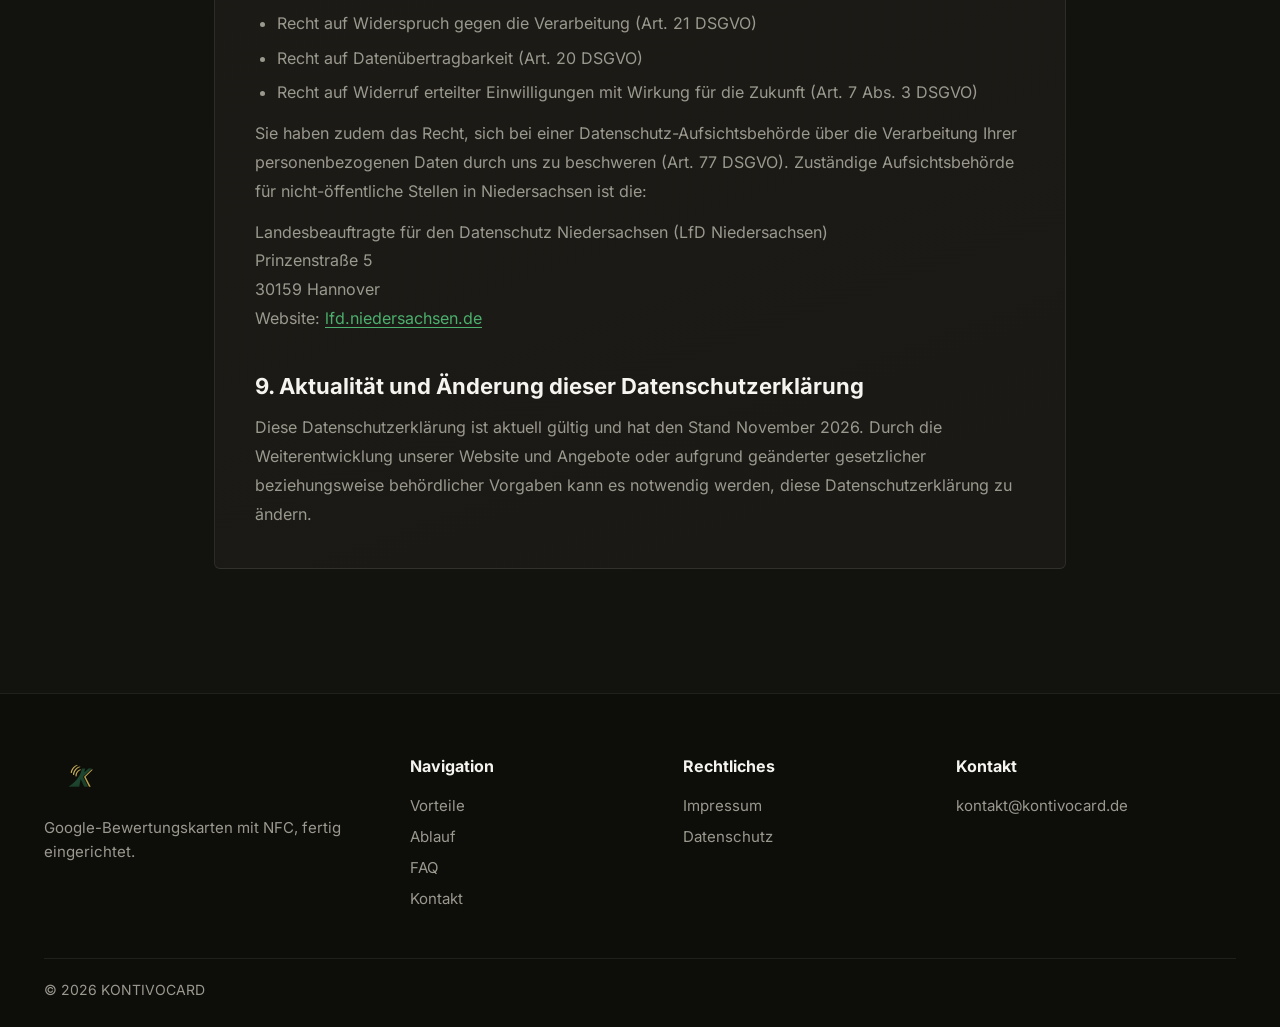
==== commit 4953a559: "Projekt neu strukturiert: Assets ausgelagert, lokal eingebunden, optimiert - CSS/JS aus index.html i" ====
--- a/datenschutz.html
+++ b/datenschutz.html
@@ -3,661 +3,31 @@
 <head>
 <meta charset="UTF-8">
 <meta name="viewport" content="width=device-width, initial-scale=1.0">
-
 <title>Datenschutzerklärung | KONTIVOCARD</title>
+<meta name="description" content="Datenschutzerklärung von KONTIVOCARD.">
 <meta name="robots" content="noindex">
-
-<link rel="preconnect" href="https://fonts.googleapis.com">
-<link rel="preconnect" href="https://fonts.gstatic.com" crossorigin>
-
-<link href="https://fonts.googleapis.com/css2?family=Space+Grotesk:wght@400;500;600;700&family=Inter:wght@300;400;500;600&display=swap" rel="stylesheet">
-
-<style>
-
-*{
-margin:0;
-padding:0;
-box-sizing:border-box;
-}
-
-html{
-scroll-behavior:smooth;
-}
-
-body{
-
-background:#12120F;
-font-family:Inter,sans-serif;
-color:white;
-overflow-x:hidden;
-width:100%;
-
-}
-
-:root{
-
---green:#4CAF6D;
---greenDark:#2F7D4B;
---gold:#D8B766;
---card:#1A1915;
---card2:#201F19;
---text:#F5F4EF;
---muted:#9B998E;
---radius-lg:28px;
---radius-md:22px;
---shadow-card:0 20px 50px -20px rgba(0,0,0,.55);
-
-}
-
-a{
-
-text-decoration:none;
-color:inherit;
-
-}
-
-.wrap{
-
-max-width:1300px;
-margin:auto;
-
-}
-
-img{
-max-width:100%;
-}
-
-/* NAV */
-
-nav{
-
-position:fixed;
-width:100%;
-top:0;
-left:0;
-
-background:rgba(18,18,15,.82);
-
-backdrop-filter:blur(15px);
--webkit-backdrop-filter:blur(15px);
-
-z-index:1000;
-
-border-bottom:1px solid rgba(255,255,255,.05);
-
-}
-
-.nav-container{
-
-height:82px;
-
-display:flex;
-
-align-items:center;
-
-justify-content:space-between;
-
-}
-
-.logo{
-
-display:flex;
-
-align-items:center;
-
-gap:14px;
-
-font-size:22px;
-
-font-weight:700;
-
-font-family:"Space Grotesk";
-
-}
-
-.logo img{
-
-height:48px;
-
-}
-
-.menu{
-
-display:flex;
-
-gap:40px;
-
-align-items:center;
-
-font-size:15px;
-
-}
-
-.menu a{
-
-transition:.3s;
-
-}
-
-.menu a:hover{
-
-color:var(--green);
-
-}
-
-.cta{
-
-background:var(--green);
-
-padding:15px 28px;
-
-border-radius:999px;
-
-font-weight:600;
-
-color:#111;
-
-transition:.3s;
-
-box-shadow:0 6px 16px -8px rgba(0,0,0,.4);
-
-}
-
-.cta:hover{
-
-transform:translateY(-2px);
-
-box-shadow:0 10px 22px -8px rgba(0,0,0,.45);
-
-}
-
-.nav-toggle{
-
-display:none;
-
-width:44px;
-
-height:44px;
-
-border-radius:12px;
-
-background:rgba(255,255,255,.06);
-
-border:1px solid rgba(255,255,255,.08);
-
-align-items:center;
-
-justify-content:center;
-
-flex-direction:column;
-
-gap:5px;
-
-cursor:pointer;
-
-flex-shrink:0;
-
-}
-
-.nav-toggle span{
-
-width:20px;
-
-height:2px;
-
-background:var(--text);
-
-border-radius:2px;
-
-transition:.3s;
-
-}
-
-.nav-toggle.open span:nth-child(1){
-
-transform:translateY(7px) rotate(45deg);
-
-}
-
-.nav-toggle.open span:nth-child(2){
-
-opacity:0;
-
-}
-
-.nav-toggle.open span:nth-child(3){
-
-transform:translateY(-7px) rotate(-45deg);
-
-}
-
-/* LEGAL CONTENT */
-
-.legal{
-
-padding:160px 8% 120px;
-
-}
-
-.legal-header{
-
-max-width:760px;
-
-margin:0 auto 60px;
-
-text-align:center;
-
-}
-
-.legal-header .eyebrow{
-
-display:inline-flex;
-
-align-items:center;
-
-gap:10px;
-
-padding:8px 18px;
-
-border-radius:999px;
-
-background:rgba(76,175,109,.1);
-
-border:1px solid rgba(76,175,109,.25);
-
-color:var(--green);
-
-font-size:13px;
-
-font-weight:600;
-
-letter-spacing:.04em;
-
-text-transform:uppercase;
-
-margin-bottom:22px;
-
-}
-
-.legal-header h1{
-
-font-family:"Space Grotesk";
-
-font-size:48px;
-
-margin-bottom:16px;
-
-}
-
-.legal-header p{
-
-color:var(--muted);
-
-font-size:17px;
-
-line-height:1.7;
-
-}
-
-.legal-body{
-
-max-width:820px;
-
-margin:0 auto;
-
-background:linear-gradient(160deg,var(--card2),var(--card));
-
-border:1px solid rgba(255,255,255,.06);
-
-border-radius:var(--radius-lg);
-
-box-shadow:var(--shadow-card);
-
-padding:60px;
-
-}
-
-.legal-body h2{
-
-font-family:"Space Grotesk";
-
-font-size:24px;
-
-margin:44px 0 16px;
-
-color:var(--text);
-
-}
-
-.legal-body h2:first-child{
-
-margin-top:0;
-
-}
-
-.legal-body h3{
-
-font-family:"Space Grotesk";
-
-font-size:18px;
-
-margin:26px 0 10px;
-
-color:var(--green);
-
-}
-
-.legal-body p{
-
-color:var(--muted);
-
-line-height:1.8;
-
-font-size:15.5px;
-
-margin-bottom:14px;
-
-}
-
-.legal-body ul{
-
-color:var(--muted);
-
-line-height:1.8;
-
-font-size:15.5px;
-
-margin:0 0 14px 22px;
-
-}
-
-.legal-body li{
-
-margin-bottom:6px;
-
-}
-
-.legal-body strong{
-
-color:var(--text);
-
-}
-
-.legal-body a.inline-link{
-
-color:var(--green);
-
-text-decoration:underline;
-
-text-underline-offset:3px;
-
-}
-
-.fill-in{
-
-background:rgba(216,183,102,.12);
-
-border:1px dashed rgba(216,183,102,.5);
-
-border-radius:6px;
-
-padding:1px 8px;
-
-color:var(--gold);
-
-font-weight:600;
-
-font-size:14px;
-
-}
-
-.legal-body hr{
-
-border:none;
-
-border-top:1px solid rgba(255,255,255,.08);
-
-margin:40px 0;
-
-}
-
-@media(max-width:980px){
-
-.menu{
-
-position:fixed;
-
-top:82px;
-
-left:0;
-
-right:0;
-
-flex-direction:column;
-
-align-items:stretch;
-
-gap:0;
-
-background:#15150F;
-
-border-bottom:1px solid rgba(255,255,255,.08);
-
-max-height:0;
-
-overflow:hidden;
-
-transition:max-height .35s ease;
-
-}
-
-.menu.open{
-
-max-height:400px;
-
-}
-
-.menu a{
-
-padding:18px 8%;
-
-border-top:1px solid rgba(255,255,255,.05);
-
-}
-
-.menu .cta{
-
-margin:16px 8% 20px;
-
-text-align:center;
-
-}
-
-.nav-toggle{
-
-display:flex;
-
-}
-
-.legal{
-
-padding:140px 6% 90px;
-
-}
-
-.legal-header h1{
-
-font-size:34px;
-
-}
-
-.legal-body{
-
-padding:36px 26px;
-
-}
-
-}
-
-@media(max-width:480px){
-
-.legal-header h1{
-
-font-size:28px;
-
-}
-
-.legal-body{
-
-padding:28px 20px;
-
-}
-
-.legal-body h2{
-
-font-size:20px;
-
-}
-
-}
-
-/* FOOTER */
-
-footer{
-
-padding:50px 8%;
-
-border-top:1px solid rgba(255,255,255,.08);
-
-}
-
-.footer-grid{
-
-display:flex;
-
-justify-content:space-between;
-
-align-items:center;
-
-flex-wrap:wrap;
-
-gap:30px;
-
-}
-
-.footer-logo{
-
-height:48px;
-
-margin-bottom:10px;
-
-display:block;
-
-}
-
-.footer-links{
-
-display:flex;
-
-flex-direction:column;
-
-align-items:flex-end;
-
-}
-
-footer a{
-
-display:block;
-
-margin:6px 0;
-
-color:var(--muted);
-
-transition:.3s;
-
-}
-
-footer a:hover{
-
-color:var(--green);
-
-}
-
-@media(max-width:900px){
-
-.footer-grid{
-
-flex-direction:column;
-
-text-align:center;
-
-}
-
-.footer-links{
-
-align-items:center;
-
-}
-
-}
-
-</style>
+<meta name="theme-color" content="#12120F">
+<link rel="icon" type="image/png" sizes="32x32" href="assets/img/favicon-32.png">
+<link rel="apple-touch-icon" href="assets/img/apple-touch-icon.png">
+<link rel="stylesheet" href="assets/css/main.css">
 </head>
-
 <body>
 
-<nav>
+<header>
+<div class="wrap nav">
+<a class="logo" href="index.html"><img src="assets/img/logo.png" alt="KONTIVOCARD – zur Startseite" width="72" height="48"></a>
+<a class="back-link" href="index.html">← Zurück zur Startseite</a>
+</div>
+</header>
 
-<div class="wrap nav-container">
-
-<a class="logo" href="/">
-
-<img src="/logo.png" alt="KONTIVOCARD Logo">
-
-</a>
-
-<div class="menu" id="menu">
-
-<a href="/#vorteile">Vorteile</a>
-
-<a href="/#ablauf">Ablauf</a>
-
-<a href="/#kontakt">Kontakt</a>
-
-<a class="cta" href="/#kontakt">Kostenlose Beratung</a>
-
+<main class="legal">
+<div class="wrap">
+<div class="legal-head">
+<h1>Datenschutzerklärung</h1>
+<p>Informationen zur Verarbeitung personenbezogener Daten gemäß Art. 13, 14 DSGVO beim Besuch dieser Website.</p>
 </div>
 
-<button class="nav-toggle" id="navToggle" aria-label="Menü öffnen" aria-expanded="false">
-
-<span></span>
-
-<span></span>
-
-<span></span>
-
-</button>
-
-</div>
-
-</nav>
-
-<section class="legal">
-
-<div class="wrap">
-
-<div class="legal-header">
-
-<span class="eyebrow">Rechtliches</span>
-
-<h1>Datenschutzerklärung</h1>
-
-<p>Informationen zur Verarbeitung personenbezogener Daten gemäß Art. 13, 14 DSGVO beim Besuch dieser Website.</p>
-
-</div>
-
-<div class="legal-body">
-
+<div class="legal-box">
 <h2>1. Verantwortlicher</h2>
 
 <p>Verantwortlicher im Sinne der Datenschutz-Grundverordnung (DSGVO) ist:</p>
@@ -666,7 +36,7 @@
 Tim Bichmann<br>
 KONTIVOCARD<br>
 Niedersachsen, Deutschland<br>
-E-Mail: <a class="inline-link" href="mailto:kontakt@kontivocard.de">kontakt@kontivocard.de</a>
+E-Mail: <a href="mailto:kontakt@kontivocard.de">kontakt@kontivocard.de</a>
 </p>
 
 <p>Hinweis: KONTIVOCARD wird als Einzelunternehmen im Sinne des § 19 UStG (Kleinunternehmerregelung) betrieben. Verantwortlich im datenschutzrechtlichen Sinne ist ausschließlich die oben genannte natürliche Person, nicht die Marke „KONTIVOCARD" selbst.</p>
@@ -699,27 +69,25 @@
 
 <p>Diese Daten werden ausschließlich zur Gewährleistung eines störungsfreien Betriebs sowie zur Sicherheit der Systeme verarbeitet (Art. 6 Abs. 1 lit. f DSGVO, berechtigtes Interesse). Eine Zusammenführung mit anderen Datenquellen findet nicht statt.</p>
 
-<p>Da GitHub Pages von einem Anbieter mit Sitz in den USA bereitgestellt wird, kann es zu einer Verarbeitung von Daten außerhalb der EU/des EWR kommen. GitHub, Inc. ist unter dem EU-U.S. Data Privacy Framework zertifiziert, wodurch ein angemessenes Datenschutzniveau nach Auffassung der Europäischen Kommission gewährleistet werden soll. Weitere Informationen finden Sie in der Datenschutzerklärung von GitHub: <a class="inline-link" href="https://docs.github.com/site-policy/privacy-policies/github-privacy-statement" target="_blank" rel="noopener">docs.github.com/de/site-policy/privacy-policies/github-privacy-statement</a>.</p>
+<p>Da GitHub Pages von einem Anbieter mit Sitz in den USA bereitgestellt wird, kann es zu einer Verarbeitung von Daten außerhalb der EU/des EWR kommen. GitHub, Inc. ist unter dem EU-U.S. Data Privacy Framework zertifiziert, wodurch ein angemessenes Datenschutzniveau nach Auffassung der Europäischen Kommission gewährleistet werden soll. Weitere Informationen finden Sie in der Datenschutzerklärung von GitHub: <a href="https://docs.github.com/site-policy/privacy-policies/github-privacy-statement" target="_blank" rel="noopener">docs.github.com/de/site-policy/privacy-policies/github-privacy-statement</a>.</p>
 
 <h2>4. Kontaktformular</h2>
 
 <p>Wenn Sie uns über das Kontaktformular auf dieser Website eine Nachricht senden, werden die von Ihnen im Formular angegebenen Daten (Name, E-Mail-Adresse, Nachrichtentext) zum Zweck der Bearbeitung Ihrer Anfrage sowie für mögliche Anschlussfragen bei uns gespeichert und verarbeitet.</p>
 
-<p>Die Übermittlung des Formulars erfolgt technisch über den Formular-Dienstleister Formspree (Formspree, Inc., 2261 Market Street #5066, San Francisco, CA 94114, USA). Formspree fungiert dabei als unser Auftragsverarbeiter im Sinne von Art. 28 DSGVO und leitet die eingegebenen Daten per E-Mail an uns weiter bzw. hält sie zu diesem Zweck vorübergehend vor. Auch hier kann es zu einer Datenübermittlung in die USA kommen; weitere Informationen finden Sie unter <a class="inline-link" href="https://formspree.io/legal/privacy-policy" target="_blank" rel="noopener">formspree.io/legal/privacy-policy</a>.</p>
+<p>Die Übermittlung des Formulars erfolgt technisch über den Formular-Dienstleister Formspree (Formspree, Inc., 2261 Market Street #5066, San Francisco, CA 94114, USA). Formspree fungiert dabei als unser Auftragsverarbeiter im Sinne von Art. 28 DSGVO und leitet die eingegebenen Daten per E-Mail an uns weiter bzw. hält sie zu diesem Zweck vorübergehend vor. Auch hier kann es zu einer Datenübermittlung in die USA kommen; weitere Informationen finden Sie unter <a href="https://formspree.io/legal/privacy-policy" target="_blank" rel="noopener">formspree.io/legal/privacy-policy</a>.</p>
 
 <p>Die Verarbeitung der in das Kontaktformular eingegebenen Daten erfolgt auf Grundlage eines berechtigten Interesses an der Beantwortung Ihrer Anfrage (Art. 6 Abs. 1 lit. f DSGVO) bzw., sofern die Anfrage auf den Abschluss eines Vertrags gerichtet ist, zur Durchführung vorvertraglicher Maßnahmen (Art. 6 Abs. 1 lit. b DSGVO).</p>
 
 <p>Die im Kontaktformular eingegebenen Daten verbleiben bei uns, bis Sie uns zur Löschung auffordern, Ihre Einwilligung zur Speicherung widerrufen oder der Zweck für die Datenspeicherung entfällt (z. B. nach abgeschlossener Bearbeitung Ihrer Anfrage). Gesetzliche Aufbewahrungspflichten, insbesondere handels- und steuerrechtliche, bleiben unberührt.</p>
 
-<h2>5. Einbindung von Google Fonts</h2>
+<h2>5. Schriftarten und Skripte</h2>
 
-<p>Diese Website nutzt zur einheitlichen Darstellung von Schriftarten sogenannte Web Fonts, die über Server von Google bereitgestellt werden (Google Ireland Limited, Gordon House, Barrow Street, Dublin 4, Irland). Beim Aufruf dieser Website lädt Ihr Browser die benötigten Schriftarten direkt von den Servern von Google, wobei technisch bedingt eine Verbindung zu Google-Servern hergestellt und dabei Ihre IP-Adresse an Google übermittelt wird.</p>
-
-<p>Die Nutzung erfolgt im Interesse einer einheitlichen und ansprechenden Darstellung unserer Online-Angebote (Art. 6 Abs. 1 lit. f DSGVO). Weitere Informationen zu Google Fonts finden Sie unter <a class="inline-link" href="https://developers.google.com/fonts/faq" target="_blank" rel="noopener">developers.google.com/fonts/faq</a> sowie in der Datenschutzerklärung von Google: <a class="inline-link" href="https://policies.google.com/privacy" target="_blank" rel="noopener">policies.google.com/privacy</a>.</p>
+<p>Alle auf dieser Website verwendeten Schriftarten (Inter) sowie die Programmbibliothek für die 3D-Darstellung (three.js) werden lokal von unserem eigenen Webspace geladen. Beim Aufruf der Website wird dafür keine Verbindung zu Servern Dritter, etwa von Google oder anderen Content-Delivery-Netzwerken, aufgebaut.</p>
 
 <h2>6. Cookies und lokale Speicherung</h2>
 
-<p>Diese Website selbst setzt keine eigenen Cookies zu Analyse- oder Marketingzwecken ein. Es werden ausschließlich technisch notwendige Verbindungen zu den genannten Dienstleistern (GitHub Pages, Formspree, Google Fonts) aufgebaut. Sollte der Formular-Dienstleister Formspree aus technischen Gründen (z. B. Spam- und Missbrauchsschutz) Cookies setzen, geschieht dies auf Grundlage von Art. 6 Abs. 1 lit. f DSGVO. Nähere Informationen entnehmen Sie bitte der Datenschutzerklärung von Formspree.</p>
+<p>Diese Website selbst setzt keine eigenen Cookies zu Analyse- oder Marketingzwecken ein. Es werden ausschließlich technisch notwendige Verbindungen zu den genannten Dienstleistern (GitHub Pages und – bei Nutzung des Kontaktformulars – Formspree) aufgebaut. Sollte der Formular-Dienstleister Formspree aus technischen Gründen (z. B. Spam- und Missbrauchsschutz) Cookies setzen, geschieht dies auf Grundlage von Art. 6 Abs. 1 lit. f DSGVO. Nähere Informationen entnehmen Sie bitte der Datenschutzerklärung von Formspree.</p>
 
 <h2>7. SSL-/TLS-Verschlüsselung</h2>
 
@@ -743,90 +111,42 @@
 <p>Landesbeauftragte für den Datenschutz Niedersachsen (LfD Niedersachsen)<br>
 Prinzenstraße 5<br>
 30159 Hannover<br>
-Website: <a class="inline-link" href="https://lfd.niedersachsen.de" target="_blank" rel="noopener">lfd.niedersachsen.de</a></p>
+Website: <a href="https://lfd.niedersachsen.de" target="_blank" rel="noopener">lfd.niedersachsen.de</a></p>
 
 <h2>9. Aktualität und Änderung dieser Datenschutzerklärung</h2>
 
-<p>Diese Datenschutzerklärung ist aktuell gültig und hat den Stand August 2026. Durch die Weiterentwicklung unserer Website und Angebote oder aufgrund geänderter gesetzlicher beziehungsweise behördlicher Vorgaben kann es notwendig werden, diese Datenschutzerklärung zu ändern.</p>
-
+<p>Diese Datenschutzerklärung ist aktuell gültig und hat den Stand November 2026. Durch die Weiterentwicklung unserer Website und Angebote oder aufgrund geänderter gesetzlicher beziehungsweise behördlicher Vorgaben kann es notwendig werden, diese Datenschutzerklärung zu ändern.</p>
 </div>
-
 </div>
-
-</section>
+</main>
 
 <footer>
-
-<div class="wrap footer-grid">
-
+<div class="wrap">
+<div class="footer-grid">
 <div>
-
-<img src="/logo.png" class="footer-logo" alt="KONTIVOCARD Logo">
-
-<p>
-
-© 2026 KONTIVOCARD
-
-</p>
-
+<img src="assets/img/logo.png" class="footer-logo" alt="KONTIVOCARD Logo" width="72" height="48" loading="lazy">
+<p>Google-Bewertungskarten mit NFC, fertig eingerichtet.</p>
 </div>
-
-<div class="footer-links">
-
-<a href="#">
-
-Impressum
-
-</a>
-
-<a href="datenschutz.html">
-
-Datenschutz
-
-</a>
-
-<a href="mailto:kontakt@kontivocard.de">
-
-kontakt@kontivocard.de
-
-</a>
-
+<div>
+<h4>Navigation</h4>
+<a href="index.html#vorteile">Vorteile</a>
+<a href="index.html#ablauf">Ablauf</a>
+<a href="index.html#faq">FAQ</a>
+<a href="index.html#kontaktformular">Kontakt</a>
 </div>
-
+<div>
+<h4>Rechtliches</h4>
+<a href="impressum.html">Impressum</a>
+<a href="datenschutz.html">Datenschutz</a>
 </div>
-
+<div>
+<h4>Kontakt</h4>
+<a href="mailto:kontakt@kontivocard.de">kontakt@kontivocard.de</a>
+</div>
+</div>
+<div class="copy">© 2026 KONTIVOCARD</div>
+</div>
 </footer>
-
-<script>
-
-const navToggle=document.getElementById("navToggle");
-const menu=document.getElementById("menu");
-
-navToggle.addEventListener("click",function(){
-
-const isOpen=menu.classList.toggle("open");
-
-navToggle.classList.toggle("open",isOpen);
-
-navToggle.setAttribute("aria-expanded",isOpen?"true":"false");
-
-});
-
-menu.querySelectorAll("a").forEach(link=>{
-
-link.addEventListener("click",()=>{
-
-menu.classList.remove("open");
-
-navToggle.classList.remove("open");
-
-navToggle.setAttribute("aria-expanded","false");
-
-});
-
-});
-
-</script>
 
 </body>
 </html>
--- a/assets/css/main.css
+++ b/assets/css/main.css
@@ -0,0 +1,212 @@
+/* KONTIVOCARD – gemeinsame Styles (Startseite + Rechtstexte) */
+
+/* Schrift lokal eingebunden (kein Abruf bei Google -> DSGVO-freundlich) */
+@font-face{font-family:Inter;font-style:normal;font-weight:400;font-display:swap;src:url(../fonts/inter-latin-400-normal.woff2) format("woff2")}
+@font-face{font-family:Inter;font-style:normal;font-weight:500;font-display:swap;src:url(../fonts/inter-latin-500-normal.woff2) format("woff2")}
+@font-face{font-family:Inter;font-style:normal;font-weight:600;font-display:swap;src:url(../fonts/inter-latin-600-normal.woff2) format("woff2")}
+@font-face{font-family:Inter;font-style:normal;font-weight:700;font-display:swap;src:url(../fonts/inter-latin-700-normal.woff2) format("woff2")}
+
+*{margin:0;padding:0;box-sizing:border-box}
+html{scroll-behavior:smooth;scroll-padding-top:110px}
+:root{
+color-scheme:dark;
+--green:#4CAF6D;
+--greenDark:#2F7D4B;
+--gold:#D8B766;
+--bg:#12120F;
+--bg2:#171712;
+--card:#1A1915;
+--card2:#201F19;
+--text:#F5F4EF;
+--muted:#9B998E;
+--line:rgba(255,255,255,.08);
+--ink:#0e1a12;
+--radius:6px;
+}
+body{background:var(--bg);color:var(--text);font-family:Inter,system-ui,-apple-system,"Segoe UI",Arial,sans-serif;line-height:1.6;overflow-x:hidden;width:100%}
+a{text-decoration:none;color:inherit}
+img{max-width:100%}
+.wrap{max-width:1240px;margin:0 auto;padding:0 24px}
+section{padding:80px 0}
+h1,h2,h3{line-height:1.2;color:var(--text)}
+h2{font-size:34px;font-weight:700;margin-bottom:14px}
+.lead{color:var(--muted);font-size:18px;max-width:680px}
+.section-head{margin-bottom:46px}
+.section-head.center{text-align:center}
+.section-head.center .lead{margin:0 auto}
+:focus-visible{outline:3px solid var(--gold);outline-offset:3px}
+
+/* Buttons */
+.btn{display:inline-block;background:var(--green);color:var(--ink);font-weight:600;font-size:16px;padding:14px 28px;border-radius:var(--radius);border:2px solid var(--green);transition:background .2s,border-color .2s,color .2s;cursor:pointer;font-family:inherit}
+.btn:hover{background:#63c584;border-color:#63c584}
+.btn.outline{background:transparent;color:var(--green)}
+.btn.outline:hover{background:var(--green);color:var(--ink)}
+.btn.dark{background:var(--bg);color:var(--text);border-color:var(--bg)}
+.btn.dark:hover{background:#000;border-color:#000}
+button.btn:disabled{opacity:.6;cursor:wait}
+
+/* Infoleiste */
+.topbar{background:var(--bg2);border-bottom:1px solid var(--line);font-size:14px;color:var(--muted)}
+.topbar .wrap{display:flex;justify-content:space-between;gap:24px;padding-top:9px;padding-bottom:9px;flex-wrap:wrap}
+.topbar span{display:inline-flex;align-items:center;gap:8px}
+.topbar span::before{content:"";width:8px;height:8px;border-radius:50%;background:var(--green)}
+
+/* Header */
+header{position:sticky;top:0;z-index:1000;background:rgba(18,18,15,.92);-webkit-backdrop-filter:blur(15px);backdrop-filter:blur(15px);border-bottom:1px solid var(--line)}
+.nav{height:82px;display:flex;align-items:center;justify-content:space-between;gap:20px}
+.logo img{height:48px;display:block}
+.menu{display:flex;align-items:center;gap:34px;font-size:16px;font-weight:500}
+.menu a:not(.btn){padding:6px 0;border-bottom:2px solid transparent;transition:color .2s,border-color .2s}
+.menu a:not(.btn):hover{color:var(--green);border-color:var(--green)}
+.menu .btn{padding:11px 22px;font-size:15px}
+.nav-toggle{display:none;width:44px;height:44px;border-radius:var(--radius);background:rgba(255,255,255,.06);border:1px solid var(--line);align-items:center;justify-content:center;flex-direction:column;gap:5px;cursor:pointer;flex-shrink:0}
+.nav-toggle span{width:20px;height:2px;background:var(--text);border-radius:2px;transition:.3s}
+.nav-toggle.open span:nth-child(1){transform:translateY(7px) rotate(45deg)}
+.nav-toggle.open span:nth-child(2){opacity:0}
+.nav-toggle.open span:nth-child(3){transform:translateY(-7px) rotate(-45deg)}
+
+/* Hero */
+.hero{position:relative;overflow:hidden;background:var(--bg);padding:90px 0}
+.hero::before{content:"";position:absolute;width:700px;height:700px;border-radius:50%;background:radial-gradient(circle,var(--greenDark),transparent 70%);filter:blur(120px);right:-280px;top:-220px;opacity:.16;pointer-events:none}
+.hero-grid{position:relative;display:grid;grid-template-columns:1.1fr .9fr;gap:60px;align-items:center}
+.hero h1{font-size:54px;font-weight:700;margin-bottom:22px;letter-spacing:-.01em}
+.hero p{font-size:19px;color:var(--muted);max-width:560px;margin-bottom:34px}
+.buttons{display:flex;gap:16px;flex-wrap:wrap}
+.hero-visual{display:flex;justify-content:center}
+.plate{position:relative;width:420px;max-width:100%;aspect-ratio:1/1;display:flex;align-items:center;justify-content:center;background:linear-gradient(160deg,var(--card2),var(--card));border:1px solid var(--line);border-radius:var(--radius);box-shadow:0 20px 50px -20px rgba(0,0,0,.55);overflow:hidden}
+.plate::before{content:"";position:absolute;top:0;left:0;right:0;height:3px;background:linear-gradient(90deg,var(--green),var(--gold))}
+.plate img{width:56%;position:relative;z-index:2}
+.ring{position:absolute;top:50%;left:50%;border:1px solid rgba(76,175,109,.4);border-radius:50%;transform:translate(-50%,-50%) scale(.7);opacity:0;animation:ring 4s linear infinite}
+.r1{width:220px;height:220px}
+.r2{width:320px;height:320px;animation-delay:1.3s}
+.r3{width:420px;height:420px;animation-delay:2.6s}
+@keyframes ring{0%{transform:translate(-50%,-50%) scale(.7);opacity:.7}100%{transform:translate(-50%,-50%) scale(1.2);opacity:0}}
+
+/* Vorteile */
+.grid4{display:grid;grid-template-columns:repeat(4,1fr);gap:24px}
+.grid3{grid-template-columns:repeat(3,1fr)}
+.card{position:relative;overflow:hidden;background:linear-gradient(160deg,var(--card2),var(--card));border:1px solid var(--line);border-radius:var(--radius);padding:32px 28px;transition:border-color .2s,box-shadow .2s}
+.card::before{content:"";position:absolute;top:0;left:0;right:0;height:3px;background:linear-gradient(90deg,var(--green),var(--gold))}
+.card:hover{border-color:rgba(76,175,109,.5);box-shadow:0 14px 30px -18px rgba(0,0,0,.7)}
+.badge{display:inline-flex;align-items:center;justify-content:center;min-width:64px;height:44px;padding:0 14px;border-radius:var(--radius);background:rgba(76,175,109,.12);color:var(--green);font-weight:700;font-size:18px;margin-bottom:20px}
+.card h3{font-size:20px;margin-bottom:10px}
+.card p{color:var(--muted);font-size:15px}
+#vorteile{background:var(--bg2)}
+
+/* Ablauf */
+.steps{display:grid;grid-template-columns:repeat(3,1fr);gap:24px}
+.step{border:1px solid var(--line);border-top:4px solid var(--green);background:linear-gradient(160deg,var(--card2),var(--card));border-radius:var(--radius);padding:32px 28px}
+.circle{width:48px;height:48px;border-radius:50%;background:linear-gradient(135deg,var(--green),var(--greenDark));color:var(--ink);display:flex;align-items:center;justify-content:center;font-size:20px;font-weight:700;margin-bottom:18px}
+.step h3{font-size:21px;margin-bottom:10px}
+.step p{color:var(--muted);font-size:15px}
+
+/* Leistungen */
+.service{background:var(--bg2)}
+
+/* FAQ */
+.faq-list{max-width:860px;margin:0 auto}
+details{border:1px solid var(--line);border-radius:var(--radius);margin-bottom:12px;background:linear-gradient(160deg,var(--card2),var(--card))}
+details[open]{border-color:rgba(76,175,109,.5)}
+summary{cursor:pointer;list-style:none;padding:20px 56px 20px 24px;font-weight:600;font-size:18px;color:var(--text);position:relative}
+summary::-webkit-details-marker{display:none}
+summary::after{content:"+";position:absolute;right:24px;top:50%;transform:translateY(-50%);font-size:26px;font-weight:400;color:var(--green)}
+details[open] summary::after{content:"–"}
+details p{padding:0 24px 22px;color:var(--muted)}
+
+/* CTA-Band */
+.cta-band{background:linear-gradient(135deg,var(--green),#5ec081);color:var(--ink);padding:70px 0;text-align:center}
+.cta-band h2{color:var(--ink);font-size:38px}
+.cta-band p{max-width:640px;margin:0 auto 30px;font-size:18px}
+
+/* Kontakt */
+.contact-grid{display:grid;grid-template-columns:1fr 1fr;gap:60px;align-items:start}
+.contact-info p{color:var(--muted);font-size:18px;margin-bottom:22px}
+.contact-info a{color:var(--green);font-weight:600}
+form{display:flex;flex-direction:column;gap:16px;background:linear-gradient(160deg,var(--card2),var(--card));padding:32px;border-radius:var(--radius);border:1px solid var(--line)}
+input,textarea{padding:14px 16px;background:#15140F;border:1px solid var(--line);border-radius:var(--radius);color:var(--text);font-size:16px;font-family:inherit;width:100%}
+input:focus,textarea:focus{outline:none;border-color:var(--green);box-shadow:0 0 0 3px rgba(76,175,109,.22)}
+textarea{height:160px;resize:vertical}
+#form-status{font-size:15px;color:var(--green);min-height:22px}
+#form-status.error{color:#E06C6C}
+
+/* Footer */
+footer{background:#0d0d0a;border-top:1px solid var(--line);color:var(--muted);padding:60px 0 26px;font-size:15px}
+.footer-grid{display:grid;grid-template-columns:1.4fr 1fr 1fr 1.2fr;gap:40px}
+.footer-logo{height:48px;margin-bottom:14px;display:block}
+footer h4{color:var(--text);font-size:16px;margin-bottom:14px}
+footer a{display:block;margin:7px 0;color:var(--muted);transition:color .2s}
+footer a:hover{color:var(--green)}
+.copy{border-top:1px solid var(--line);margin-top:40px;padding-top:20px;font-size:14px}
+
+/* Responsive */
+@media(max-width:1000px){
+.grid4{grid-template-columns:1fr 1fr}
+.grid3{grid-template-columns:1fr 1fr}
+.steps{grid-template-columns:1fr}
+.footer-grid{grid-template-columns:1fr 1fr}
+}
+@media(max-width:900px){
+section{padding:60px 0}
+h2{font-size:28px}
+.hero{padding:56px 0}
+.hero-grid,.contact-grid{grid-template-columns:1fr;gap:40px}
+.hero h1{font-size:38px}
+.hero p{font-size:17px}
+.plate{width:300px;margin:0 auto}
+.r1{width:150px;height:150px}.r2{width:220px;height:220px}.r3{width:300px;height:300px}
+.cta-band h2{font-size:28px}
+.nav-toggle{display:flex}
+.menu{position:absolute;top:100%;left:0;right:0;flex-direction:column;align-items:stretch;gap:0;background:#15150F;border-bottom:1px solid var(--line);max-height:0;overflow:hidden;transition:max-height .3s ease}
+.menu.open{max-height:420px}
+.menu a:not(.btn){padding:16px 24px;border-bottom:1px solid var(--line)}
+.menu .btn{margin:16px 24px 20px;text-align:center}
+.topbar .wrap{justify-content:center;text-align:center}
+}
+@media(max-width:600px){
+.grid4,.grid3{grid-template-columns:1fr}
+.footer-grid{grid-template-columns:1fr}
+.hero h1{font-size:32px}
+.buttons .btn{width:100%;text-align:center}
+form{padding:22px}
+}
+@media(prefers-reduced-motion:reduce){
+html{scroll-behavior:auto}
+.ring{animation:none;opacity:.3;transform:translate(-50%,-50%)}
+*{transition:none!important}
+}
+
+/* Review-Card 3D – Container, Canvas, Fallback */
+.rc3d{position:relative;width:100%;max-width:460px;aspect-ratio:5/6;margin:0 auto;touch-action:pan-y;contain:layout paint}
+.rc3d__canvas{position:absolute;inset:0;width:100%;height:100%;display:block;opacity:0;transition:opacity .5s ease}
+.rc3d.is-ready .rc3d__canvas{opacity:1}
+.rc3d.is-fallback{display:flex;align-items:center;justify-content:center}
+.rc3d__flat{display:block;width:62%;height:auto;border-radius:5%;box-shadow:0 30px 50px -20px rgba(0,0,0,.7)}
+@media(prefers-reduced-motion:reduce){.rc3d__canvas{transition:none}}
+
+/* Rechtstexte (Impressum, Datenschutz) */
+.back-link{font-size:15px;color:var(--muted);transition:color .2s}
+.back-link:hover{color:var(--green)}
+.legal{padding:80px 0 100px}
+.legal .wrap{max-width:900px}
+.legal-head{margin-bottom:40px}
+.legal-head h1{font-size:44px;font-weight:700;margin-bottom:12px}
+.legal-head p{color:var(--muted);font-size:17px}
+.legal-box{position:relative;overflow:hidden;background:linear-gradient(160deg,var(--card2),var(--card));border:1px solid var(--line);border-radius:var(--radius);padding:40px;margin-bottom:24px}
+.legal-box::before{content:"";position:absolute;top:0;left:0;right:0;height:3px;background:linear-gradient(90deg,var(--green),var(--gold))}
+.legal-box h2{font-size:22px;margin:40px 0 14px;color:var(--text)}
+.legal-box h2:first-child{margin-top:0}
+.legal-box > h2:only-of-type{color:var(--green)}
+.legal-box p,.legal-box ul{color:var(--muted);line-height:1.8;font-size:16px;margin-bottom:12px}
+.legal-box ul{margin-left:22px}
+.legal-box li{margin-bottom:6px}
+.legal-box p:last-child{margin-bottom:0}
+.legal-box a{color:var(--green);text-decoration:underline;text-underline-offset:3px}
+.legal-box a:hover{color:var(--gold)}
+.legal-box .hint{font-size:14px;font-style:italic;opacity:.8}
+@media(max-width:700px){
+.legal{padding:50px 0 70px}
+.legal-head h1{font-size:32px}
+.legal-box{padding:28px 22px}
+.legal-box h2{font-size:20px}
+.legal-box p,.legal-box ul{font-size:15px;line-height:1.7}
+}
